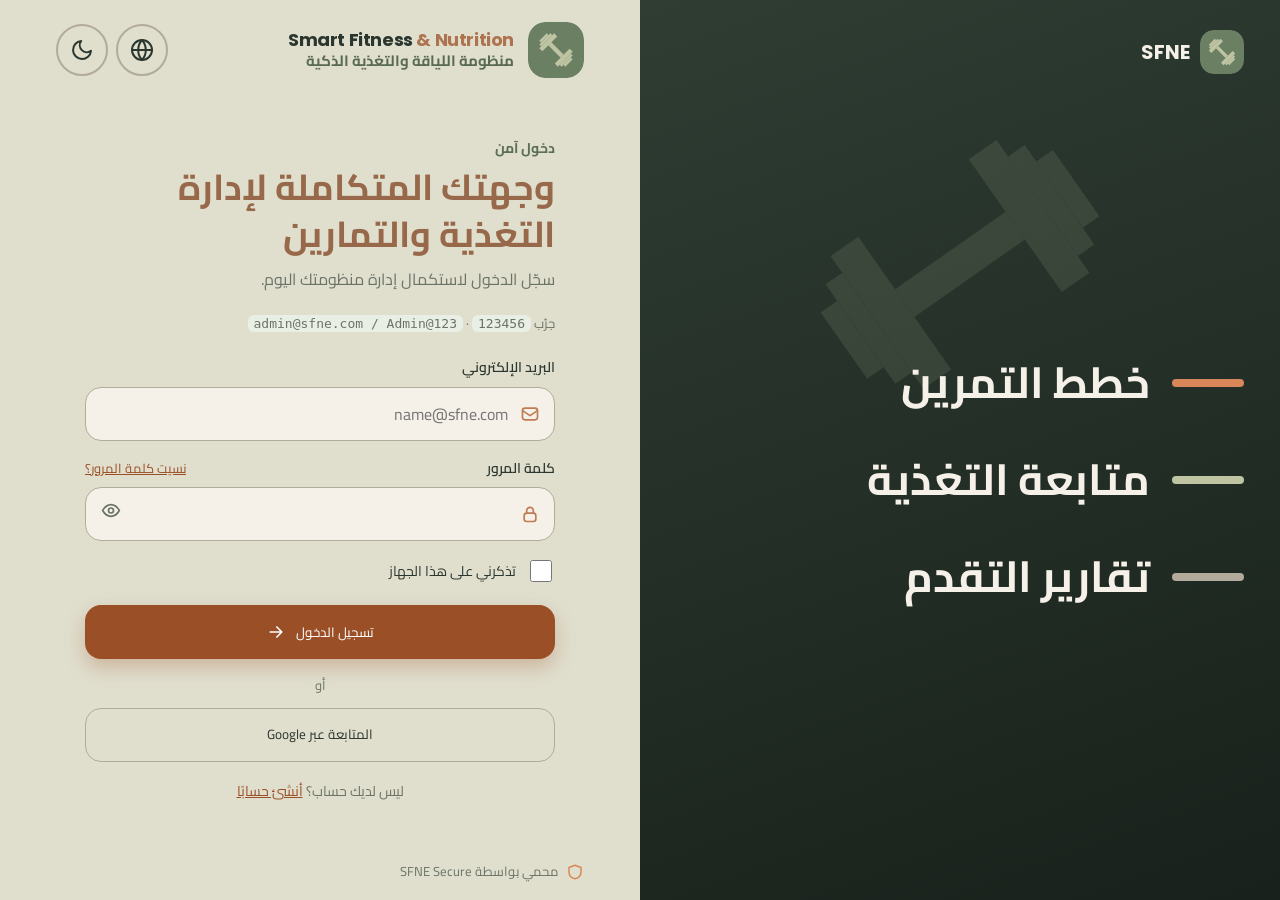
==== SFNEAdminDashboardindex.html @ 58f4eb97 "Rename SFNE Admin Dashboard  index.html to SFNEAdminDashboardindex.html" ====
<!DOCTYPE html>
<html lang="ar" dir="rtl">
<head>
<meta charset="utf-8">
<meta name="viewport" content="width=device-width, initial-scale=1, viewport-fit=cover">
<title>SFNE Admin · Auth</title>
<link href="https://fonts.googleapis.com/css2?family=Cairo:wght@400;600;700&family=Inter:wght@400;500&family=Poppins:wght@600;700&display=swap" rel="stylesheet">
<style>
:root{--bg:#E0DFCE;--fld:#F5F0E8;--card:#fff;--tx:#2B362E;--mut:#6b7367;--line:#e3dccf;--pri:#6B8063;--spr:#BFC4A3;--acc:#D9875A;--cta:#9A4F27;--ctx:#fff;--err:#B8473A;--errbg:#fbebe8;--okbg:#e9efe5;box-sizing:border-box;padding-top:env(safe-area-inset-top,0px);padding-bottom:env(safe-area-inset-bottom,0px)}
@media (prefers-color-scheme:dark){:root:not([data-theme="light"]){--bg:#1d2620;--fld:#2B362E;--card:#2B362E;--tx:#F5F0E8;--mut:#BFC4A3;--line:#3f4c42;--pri:#BFC4A3;--cta:#D9875A;--ctx:#2B362E;--err:#ff8f80;--errbg:#4a2a26;--okbg:#34443a;color-scheme:dark}}
:root[data-theme="dark"]{--bg:#1d2620;--fld:#2B362E;--card:#2B362E;--tx:#F5F0E8;--mut:#BFC4A3;--line:#3f4c42;--pri:#BFC4A3;--cta:#D9875A;--ctx:#2B362E;--err:#ff8f80;--errbg:#4a2a26;--okbg:#34443a;color-scheme:dark}
html{scroll-padding-top:env(safe-area-inset-top,0px)}
*{box-sizing:border-box}
body{margin:0;background:var(--bg);color:var(--tx);font:400 16px/1.6 Inter,Cairo,system-ui,sans-serif;min-height:100vh}
[dir=rtl] body,[dir=rtl] input,[dir=rtl] button{font-family:Cairo,Inter,system-ui,sans-serif}
h1,h2,h3,.brand b{font-family:Poppins,Cairo,sans-serif;margin:0}
.nav{display:flex;justify-content:space-between;align-items:center;gap:8px}
.brand{display:flex;align-items:center;gap:14px;line-height:1.25}.brand b{font-size:18px;font-weight:700;letter-spacing:-.4px;display:block}.brand b i{font-style:normal;color:color-mix(in srgb,var(--acc) 75%,var(--tx))}.brand small{color:color-mix(in srgb,var(--pri) 70%,var(--tx));font-size:15px;font-weight:700;display:block}
.logo{width:56px;height:56px;border-radius:16px;background:var(--pri);display:grid;place-items:center;box-shadow:0 4px 12px rgba(107,128,99,.35);flex:none}
.nav .btns{display:flex;gap:8px;align-items:center}
.pill{border:1.5px solid var(--tx);background:transparent;color:var(--tx);border-radius:999px;padding:7px 16px;cursor:pointer;font:inherit;font-size:14px;font-weight:600;text-decoration:none;display:inline-block}.pill.cta{background:var(--cta);border-color:var(--cta);color:var(--ctx)}.ic svg{width:24px;height:24px}.ic{width:52px;height:52px;border-radius:50%;border:2px solid #B2AB9C;background:transparent;color:var(--tx);display:grid;place-items:center;cursor:pointer;padding:0}
.demo{margin:10px auto 0;width:min(1100px,calc(100% - 24px));font-size:13px;color:var(--mut);text-align:center}
.demo code{background:var(--okbg);padding:1px 6px;border-radius:6px;direction:ltr;unicode-bidi:embed}
.grid{width:min(1100px,calc(100% - 24px));margin:20px auto;display:grid;grid-template-columns:1fr 1fr;gap:28px;align-items:center;min-height:calc(100vh - 150px)}
.hero h1{font-size:clamp(30px,4.4vw,52px);line-height:1.25}.hero h1 span{color:var(--pri)}
.plan{position:relative;margin:26px 0 48px;background:var(--card);border:1px solid var(--line);border-radius:28px;padding:22px;max-width:480px}
.plan .row{display:flex;gap:18px;align-items:center}.badge{display:inline-flex;align-items:center;gap:8px;background:var(--card);border:1px solid var(--line);border-radius:999px;padding:6px 14px;font-size:13px;color:var(--mut);margin-bottom:14px}.ph{display:flex;justify-content:space-between;align-items:center;padding-bottom:12px;margin-bottom:14px;border-bottom:1px solid var(--line)}.live{display:inline-flex;align-items:center;gap:6px;background:var(--bg);border-radius:99px;padding:3px 10px;font:600 11px Poppins,sans-serif;letter-spacing:.5px}.live u{width:8px;height:8px;border-radius:50%;background:var(--acc)}.strip{display:flex;gap:12px;align-items:center;margin-top:16px;padding:14px;border-radius:18px;background:color-mix(in srgb,var(--pri) 12%,var(--bg))}.strip small,.coach small{color:var(--mut);display:block}.sic{width:40px;height:40px;border-radius:12px;background:color-mix(in srgb,var(--pri) 22%,var(--card));display:grid;place-items:center;color:var(--pri)}.coach{position:absolute;bottom:-30px;inset-inline-start:26%;background:var(--card);border:1.5px solid var(--acc);border-radius:18px;padding:10px 16px;font-size:14px;box-shadow:0 6px 20px rgba(0,0,0,.08)}.bars p{display:flex;justify-content:space-between;margin:0 0 4px;font-weight:600}.bars p span:last-child{direction:ltr}
.ring{width:112px;height:112px;flex:none}
.bars{flex:1;display:grid;gap:10px;font-size:13px}.bars i{display:block;height:7px;border-radius:9px;background:var(--line);overflow:hidden}.bars i u{display:block;height:100%;border-radius:9px}
.card{background:var(--card);border:1px solid var(--line);border-radius:28px;padding:30px;width:100%;max-width:470px;margin-inline:auto;box-shadow:0 10px 40px rgba(43,54,46,.08)}
.card h2{font-size:26px}.card .sub{color:var(--mut);margin:4px 0 20px}
label{display:block;font-size:14px;font-weight:600;margin:14px 0 6px}
.in{position:relative}
input{width:100%;height:54px;padding:0 16px;border:1.5px solid #B2AB9C;border-radius:16px;background:var(--fld);color:var(--tx);font:inherit;font-size:16px;text-align:start}
[dir=rtl] input{text-align:right}
input:focus{outline:2px solid var(--acc);outline-offset:1px}
input.bad{border-color:var(--err)}
.eye{position:absolute;inset-inline-end:10px;top:50%;transform:translateY(-50%);background:none;border:0;color:var(--mut);cursor:pointer;font-size:13px;padding:6px}
.fe{color:var(--err);font-size:13px;display:block;min-height:0}
.btn{width:100%;margin-top:20px;height:54px;border:0;border-radius:16px;background:var(--cta);color:var(--ctx);font:700 17px inherit;font-family:inherit;cursor:pointer;display:flex;align-items:center;justify-content:center;gap:10px;box-shadow:0 8px 20px rgba(154,79,39,.3)}
.btn.sec{background:transparent;color:var(--tx);border:1.5px solid #B2AB9C;margin-top:12px}
.btn:disabled{opacity:.6;cursor:wait}
.alert{padding:11px 14px;border-radius:14px;font-size:14px;margin-bottom:6px}
.alert.err{background:var(--errbg);color:var(--err)}.alert.ok{background:var(--okbg);color:var(--tx)}
.alert a,.lnk{color:var(--cta);cursor:pointer;font-weight:600;text-decoration:underline;background:none;border:0;font:inherit;padding:0}
.row2{display:grid;grid-template-columns:1fr 1fr;gap:12px}
.sep{display:flex;align-items:center;gap:10px;color:var(--mut);font-size:13px;margin:16px 0 0}.sep:before,.sep:after{content:"";flex:1;height:1px;background:var(--line)}
.foot{text-align:center;color:var(--mut);font-size:14px;margin-top:18px}
.rules{display:flex;flex-wrap:wrap;gap:6px;margin-top:8px;font-size:12px}.rules span{padding:2px 9px;border-radius:99px;background:var(--line);color:var(--mut)}.rules .y{background:var(--okbg);color:var(--tx)}
.spin{width:34px;height:34px;border:4px solid var(--line);border-top-color:var(--pri);border-radius:50%;animation:s 1s linear infinite;margin:20px auto}@keyframes s{to{transform:rotate(360deg)}}
.dash{width:min(1100px,calc(100% - 24px));margin:20px auto;display:grid;gap:16px;grid-template-columns:repeat(auto-fit,minmax(280px,1fr))}
.dash .card{max-width:none;margin:0;padding:24px}
.big{font:700 30px Poppins,sans-serif;color:color-mix(in srgb,var(--acc) 75%,var(--tx));direction:ltr;unicode-bidi:embed}
@media(max-width:860px){.grid{grid-template-columns:1fr;min-height:0}.hero{display:none}.brand b{font-size:16px}.brand small{font-size:13px}.logo{width:48px;height:48px}.ic{width:44px;height:44px}.nav{padding:12px 14px}.card{padding:22px}}
.split{display:grid;grid-template-columns:1fr 1fr;min-height:100vh;direction:ltr}
html[dir=rtl] .split>*{direction:rtl}html[dir=ltr] .split>*{direction:ltr}
.fp{display:flex;flex-direction:column;gap:20px;padding:22px clamp(20px,5vw,56px) 18px}
.fb{flex:1;display:flex;flex-direction:column;justify-content:center;width:100%;max-width:470px;margin:0 auto;padding:12px 0}
.fb h2{font-size:clamp(26px,3.4vw,36px);line-height:1.3;margin:6px 0 8px;color:color-mix(in srgb,var(--acc) 62%,var(--tx))}.fb .sub{color:var(--mut);margin:0 0 20px}.fb .demo{text-align:start;margin:0 0 6px;width:auto}
.tag{color:color-mix(in srgb,var(--pri) 75%,var(--tx));font-weight:700;font-size:14px}
.ff{display:flex;align-items:center;gap:8px;color:var(--mut);font-size:13px}.ff svg{width:18px;height:18px}
.lr{display:flex;justify-content:space-between;align-items:baseline;margin:16px 0 8px}.lr label{margin:0}.lr a{font-size:13px}
.has input{padding-inline-start:46px}.in.pw input{padding-inline-end:46px}.ii{position:absolute;inset-inline-start:15px;top:50%;transform:translateY(-50%);color:color-mix(in srgb,var(--acc) 85%,var(--tx));display:flex;pointer-events:none}.ii svg,.eye svg{width:20px;height:20px}
.rem{display:flex;align-items:center;gap:10px;margin:16px 0 0;font-size:14px;font-weight:400;cursor:pointer}.rem input{width:22px;height:22px;padding:0;accent-color:var(--acc)}
.btn svg{width:20px;height:20px}.btn.sec{box-shadow:none}
.logo{background:none;box-shadow:none;overflow:hidden;border-radius:31%}.logo svg{display:block;width:100%;height:100%}
.vp{position:relative;overflow:hidden;background:linear-gradient(160deg,#2f3d33,#18211b);color:#F5F0E8;padding:36px;display:flex;flex-direction:column;justify-content:flex-end}
.route{position:absolute;inset:0;width:100%;height:100%}
.chip{position:absolute;background:#F5F0E8;color:#2B362E;border-radius:10px;padding:5px 12px;font-size:13px;font-weight:600;box-shadow:0 6px 18px rgba(0,0,0,.3)}
.vt{position:relative;z-index:1}.vt small{opacity:.85;font-size:15px}.vt h2{font-size:clamp(30px,3.6vw,50px);line-height:1.2;margin:10px 0 14px}.vt p{opacity:.85;margin:0;max-width:440px}
.vl{position:absolute;top:30px;inset-inline-start:36px;display:flex;align-items:center;gap:10px;font:700 20px Poppins,sans-serif}.vl .logo{width:44px;height:44px}
.chips{display:flex;flex-wrap:wrap;gap:10px;margin-top:24px}.chips .chip{position:static;display:inline-flex;align-items:center;gap:8px;background:#BFC4A3;color:#2B362E;padding:8px 16px;border-radius:999px;box-shadow:none}.chips .chip:before{content:"";width:8px;height:8px;border-radius:50%;background:#D9875A}.chips .chip:nth-child(2){background:#D9875A}.chips .chip:nth-child(3){background:#B2AB9C}.chips .chip:nth-child(n+2):before{background:#2B362E}.dash .card:nth-child(1){border-top:4px solid var(--acc)}.dash .card:nth-child(2){border-top:4px solid var(--spr)}.ff svg{color:var(--acc)}
.vp{justify-content:center;padding-top:96px}.vt h2{font-size:clamp(22px,2.4vw,32px)}
.stack{display:grid;gap:16px;margin-bottom:34px}
.sc{position:relative;display:flex;align-items:center;gap:16px;padding:22px 24px 28px;border-radius:28px;box-shadow:0 16px 34px rgba(0,0,0,.3);transition:transform .25s;overflow:hidden}
.sc i{width:52px;height:52px;border-radius:17px;background:#2B362E;display:grid;place-items:center;flex:none}.sc i svg{width:26px;height:26px}
.sc b{flex:1;font:700 clamp(20px,2.2vw,27px)/1.25 Poppins,Cairo,sans-serif}
.sc u{text-decoration:none;font:700 38px Poppins,sans-serif;opacity:.22}
.sc span{position:absolute;inset-inline-start:24px;bottom:11px;height:5px;width:var(--w);max-width:calc(100% - 48px);border-radius:9px;background:currentColor;opacity:.35}
.sc:nth-child(1){transform:rotate(-2deg);margin-inline-end:8%}.sc:nth-child(2){transform:rotate(1.5deg);margin-inline-start:8%}.sc:nth-child(3){transform:rotate(-1deg);margin-inline-end:4%}.sc:hover{transform:rotate(0) translateY(-4px)}
.ca{background:#D9875A;color:#2B362E}.ca i svg{color:#D9875A}
.cb{background:#6B8063;color:#F5F0E8}.cb i{background:#F5F0E8}.cb i svg{color:#6B8063}
.cc{background:#BFC4A3;color:#2B362E}.cc i svg{color:#BFC4A3}
.vp{justify-content:flex-start}.vt{flex:1;display:flex;flex-direction:column}
.acc{flex:1;min-height:340px;display:flex;flex-direction:column;gap:12px;margin-bottom:28px}
.ab{flex:1;display:flex;align-items:center;gap:16px;padding:0 24px;border-radius:26px;cursor:pointer;overflow:hidden;transition:flex .55s cubic-bezier(.3,.8,.3,1),box-shadow .3s}
.ab i{width:52px;height:52px;border-radius:17px;background:#2B362E;display:grid;place-items:center;flex:none}.ab i svg{width:26px;height:26px}
.ab>div{flex:1;min-width:0}.ab b{display:block;font:700 clamp(20px,2.2vw,28px)/1.3 Poppins,Cairo,sans-serif}
.ab .ad{margin:4px 0 0;max-height:0;opacity:0;overflow:hidden;transition:max-height .5s,opacity .4s;font-size:14px;line-height:1.5}
.ab u{text-decoration:none;font:700 44px Poppins,sans-serif;opacity:.2}
.acc[data-i="0"] .ab:nth-child(1),.acc[data-i="1"] .ab:nth-child(2),.acc[data-i="2"] .ab:nth-child(3){flex:2.6;box-shadow:0 16px 34px rgba(0,0,0,.35)}
.acc[data-i="0"] .ab:nth-child(1) .ad,.acc[data-i="1"] .ab:nth-child(2) .ad,.acc[data-i="2"] .ab:nth-child(3) .ad{max-height:70px;opacity:.9}
.lines{flex:1;display:flex;flex-direction:column;justify-content:center;gap:clamp(26px,5vh,48px);position:relative;z-index:1}
.ln{display:flex;align-items:center;gap:22px}
.ln s{display:block;flex:none;width:72px;height:8px;border-radius:9px;animation:gl .9s cubic-bezier(.3,.8,.3,1) both;transition:width .35s}
.ln:nth-child(2) s{animation-delay:.15s}.ln:nth-child(3) s{animation-delay:.3s}.ln:hover s{width:120px}
.ln b{font:700 clamp(28px,3.4vw,46px)/1.2 Poppins,Cairo,sans-serif;color:#F5F0E8}
@keyframes gl{from{width:0}}
@media(max-width:900px){.split{grid-template-columns:1fr}.vp{display:none}}
</style>
</head>
<body>
<main id="app"></main>
<script>
const CONFIG={API_BASE:'',GOOGLE:true,RIGHT:'lines'}; // RIGHT: 'lines' (current) or 'accordion' (previous design, kept as backup)
const RIGHT=CONFIG.RIGHT; // set API_BASE to your backend, e.g. https://sfeg-system.runasp.net
const API=(new URLSearchParams(location.search).get('api')||CONFIG.API_BASE).replace(/\/$/,'');
const MOCK=!API;
const S={
brand:['Smart Fitness & Nutrition','منظومة اللياقة والتغذية الذكية'],adm:['Admin Dashboard','لوحة تحكم الإدارة'],
h1:['Train smart. Eat balanced. <span>Track your progress precisely.</span>','تمرّن بذكاء. تغذّ بتوازن. <span>تتبّع تقدمك بدقة.</span>'],badge:['An integrated system for fitness and sports nutrition','منظومة متكاملة للياقة والتغذية الرياضية'],strength:['Strength training + 2,100 kcal','تمارين القوة + 2,100 سعرة'],sess2:['6 / 8 exercises · 45 min','6 / 8 تمارين · 45 دقيقة'],coach:['Certified coach supervision','إشراف كابتن معتمد'],weekly:['Weekly results review','مراجعة أسبوعية للنتائج'],
plan:['Today’s plan is ready','خطة اليوم جاهزة'],prot:['Protein','بروتين'],carb:['Carbs','كربوهيدرات'],fat:['Fat','دهون'],
login_t:['Manage Your Fitness & Nutrition Platform Seamlessly','وجهتك المتكاملة لإدارة التغذية والتمارين'],login_s:['Sign in to continue managing your platform today.','سجّل الدخول لاستكمال إدارة منظومتك اليوم.'],d1:['Personalized programs and sessions for every member.','برامج وجلسات مخصصة لكل متدرب.'],d2:['Meals, macros and calories tracked day by day.','الوجبات والماكروز والسعرات يومًا بيوم.'],d3:['Clear weekly insights on every member’s results.','تقارير أسبوعية واضحة لنتائج كل متدرب.'],tag_in:['Secure sign-in','دخول آمن'],tag_reg:['New account','حساب جديد'],tag_ver:['Verification','التحقق'],tag_rec:['Account recovery','استعادة الحساب'],rem:['Remember me on this device','تذكرني على هذا الجهاز'],prot_by:['Protected by SFNE Secure','محمي بواسطة SFNE Secure'],c1:['Workout plans','خطط التمرين'],c2:['Nutrition tracking','متابعة التغذية'],c3:['Progress reports','تقارير التقدم'],v_k:['Fitness & Nutrition, connected','اللياقة والتغذية في مكان واحد'],v_h:['Every rep, every meal, every result — in one place.','كل تمرين، كل وجبة، وكل نتيجة … في مكان واحد.'],v_p:['Track workouts and nutrition plans, support your coaches, and watch your members’ progress grow.','تابع التمارين وخطط التغذية، وادعم مدربيك، وشاهد تقدّم متدربيك يومًا بعد يوم.'],
email:['Email','البريد الإلكتروني'],pw:['Password','كلمة المرور'],show:['Show','إظهار'],hide:['Hide','إخفاء'],signin:['Sign in','تسجيل الدخول'],or:['or','أو'],google:['Continue with Google','المتابعة عبر Google'],forgot_q:['Forgot password?','نسيت كلمة المرور؟'],noacc:['No account?','ليس لديك حساب؟'],create_l:['Create one','أنشئ حسابًا'],haveacc:['Already registered?','لديك حساب بالفعل؟'],
reg_t:['Create account','إنشاء حساب'],reg_s:['Register a dashboard account','سجّل حسابًا جديدًا'],fn:['First name','الاسم الأول'],ln:['Last name','اسم العائلة'],un:['Username','اسم المستخدم'],create:['Create account','إنشاء الحساب'],
conf_t:['Confirm your email','أكّد بريدك الإلكتروني'],conf_s:['Enter the code we emailed you','أدخل الكود المرسل إلى بريدك'],uid:['User ID (from the email link)','معرّف المستخدم (من رابط البريد)'],code:['Verification code','كود التحقق'],confirm:['Confirm email','تأكيد البريد'],resend:['Resend code','إعادة إرسال الكود'],resent:['A new code was sent to your email.','تم إرسال كود جديد إلى بريدك.'],
fg_t:['Forgot password','نسيت كلمة المرور'],fg_s:['We’ll email you a reset code','سنرسل لك كود إعادة التعيين'],send:['Send reset code','إرسال الكود'],back:['Back to sign in','العودة لتسجيل الدخول'],
rs_t:['Reset password','إعادة تعيين كلمة المرور'],rs_s:['Enter the code and your new password','أدخل الكود وكلمة المرور الجديدة'],npw:['New password','كلمة المرور الجديدة'],cpw:['Confirm password','تأكيد كلمة المرور'],reset:['Reset password','تعيين كلمة المرور'],
cb:['Completing Google sign-in…','جارٍ إكمال الدخول عبر Google…'],
wel:['Welcome','مرحبًا'],sess:['Session','الجلسة'],tkexp:['Access token expires in','ينتهي رمز الدخول بعد'],rtexp:['Refresh token expires','ينتهي رمز التجديد'],refnow:['Refresh token now','تجديد الرمز الآن'],test:['Test protected call','اختبار طلب محمي'],tok:['Protected call succeeded','نجح الطلب المحمي'],logout:['Sign out','تسجيل الخروج'],mods:['Dashboard modules plug in here.','وحدات لوحة التحكم تُضاف هنا.'],
demo:['Try','جرّب'],
m_reg:['Registered. Check your email for the confirmation code.','تم التسجيل. تحقق من بريدك لكود التأكيد.'],m_conf:['Email confirmed. You can sign in now.','تم تأكيد البريد. يمكنك تسجيل الدخول.'],m_fg:['Reset code sent to your email.','تم إرسال كود إعادة التعيين إلى بريدك.'],m_rs:['Password reset. Sign in with the new password.','تم تغيير كلمة المرور. سجّل الدخول بها.'],m_out:['You signed out.','تم تسجيل الخروج.'],m_exp:['Your session expired. Please sign in again.','انتهت الجلسة. سجّل الدخول من جديد.'],m_need:['Please sign in to continue.','سجّل الدخول للمتابعة.'],
req:['This field is required','هذا الحقل مطلوب'],e_email:['Enter a valid email','أدخل بريدًا صحيحًا'],e_len:['Must be 3–100 characters','يجب أن يكون من 3 إلى 100 حرف'],e_match:['Passwords do not match','كلمتا المرور غير متطابقتين'],
r8:['8+ characters','8 أحرف+'],rU:['Uppercase','حرف كبير'],rL:['Lowercase','حرف صغير'],rD:['Digit','رقم'],rS:['Special','رمز خاص'],e_pw:['Password does not meet the requirements','كلمة المرور لا تحقق الشروط'],
'User.InvalidCredentials':['Incorrect email or password.','البريد أو كلمة المرور غير صحيحة.'],'User.LockedUser':['Account locked after too many failed attempts. Try again later.','تم قفل الحساب بسبب محاولات فاشلة كثيرة. حاول لاحقًا.'],'User.Disable':['This account has been disabled by an administrator.','تم تعطيل هذا الحساب من قبل المسؤول.'],'User.EmailNotConfirmed':['Your email is not confirmed yet.','لم يتم تأكيد بريدك بعد.'],'User.EmailRegisteredButNotConfirmed':['Registered but not confirmed. Check your inbox or resend the code.','تم التسجيل دون تأكيد. تحقق من بريدك أو أعد إرسال الكود.'],
'User.DuplicateUser':['A user with this email already exists.','يوجد مستخدم بهذا البريد بالفعل.'],'User.EmailDuplication':['This email is already registered.','هذا البريد مسجل بالفعل.'],'User.UserNameAlreadyExists':['This username is taken.','اسم المستخدم مستخدم بالفعل.'],'User.UserNotFound':['No account found.','لا يوجد حساب مطابق.'],'User.InvalidCode':['The code is invalid or expired. Request a new one.','الكود غير صحيح أو منتهي. اطلب كودًا جديدًا.'],'User.EmailAlreadyConfirm':['This email is already confirmed.','هذا البريد مؤكد بالفعل.'],'User.InvalidJwtToken':['Invalid session token.','رمز الجلسة غير صالح.'],'User.InvalidRefreshToken':['Session expired or revoked.','انتهت الجلسة أو تم إلغاؤها.'],'ExternalLoginFailed':['Google sign-in failed. Try again.','فشل الدخول عبر Google. حاول مرة أخرى.'],'MissingEmail':['Your Google account did not share an email.','حساب Google لم يشارك البريد الإلكتروني.'],
net:['Cannot reach the server. Check your connection or CORS settings.','تعذر الاتصال بالخادم. تحقق من الاتصال أو إعدادات CORS.'],gen:['Something went wrong. Please try again.','حدث خطأ. حاول مرة أخرى.']
};
const ls={get(k){try{return localStorage.getItem(k)}catch(e){return null}},set(k,v){try{localStorage.setItem(k,v)}catch(e){}},del(k){try{localStorage.removeItem(k)}catch(e){}}};
const sst={get(k){try{return sessionStorage.getItem(k)}catch(e){return null}},set(k,v){try{sessionStorage.setItem(k,v)}catch(e){}},del(k){try{sessionStorage.removeItem(k)}catch(e){}}};let lang=ls.get('sfne_lang')||'ar',theme=ls.get('sfne_theme')||'',pending={},flash=null,sess=null,refreshing=null;
const t=k=>(S[k]||[k,k])[lang==='ar'?1:0];
const $=s=>document.querySelector(s);
const esc=s=>String(s??'').replace(/[&<>"]/g,c=>({'&':'&amp;','<':'&lt;','>':'&gt;','"':'&quot;'}[c]));
const PW=/^(?=.*[a-z])(?=.*[A-Z])(?=.*\d)(?=.*[^A-Za-z0-9]).{8,}$/,EM=/^[^\s@]+@[^\s@]+\.[^\s@]+$/;

/* ---------- Mock backend (demo only) ---------- */
const MK={users:[
{id:'11111111-aaaa-4aaa-8aaa-111111111111',email:'admin@sfne.com',pw:'Admin@123',first:'Admin',last:'Sfne',user:'admin',ok:true},
{id:'22222222-aaaa-4aaa-8aaa-222222222222',email:'locked@sfne.com',pw:'Admin@123',first:'Locked',last:'User',user:'locked',ok:true},
{id:'33333333-aaaa-4aaa-8aaa-333333333333',email:'disabled@sfne.com',pw:'Admin@123',first:'Disabled',last:'User',user:'disabled',ok:true},
{id:'44444444-aaaa-4aaa-8aaa-444444444444',email:'pending@sfne.com',pw:'Admin@123',first:'Pending',last:'User',user:'pending',ok:false}]};
function mIssue(u){const rt='rt'+Math.random().toString(36).slice(2),tk='mock.'+u.id+'.'+Date.now()+'.'+Math.random().toString(36).slice(2);
 ls.set('sfne_mock_cookie',JSON.stringify({rt,tk,uid:u.id}));
 return{id:u.id,email:u.email,firstName:u.first,lastName:u.last,userName:u.user,token:tk,expiresIn:90,refreshToken:rt,refreshTokenExpiration:new Date(Date.now()+7*864e5).toISOString()}}
async function mock(path,b,m){await new Promise(r=>setTimeout(r,450));const e=(status,code)=>({status,data:{code,title:code}}),ok=(x={})=>({status:200,data:{isSuccess:true,...x}});
 const p=path.replace('/api/author/',''),f=k=>MK.users.find(u=>u.email===(b.email||'').toLowerCase()),ck=JSON.parse(ls.get('sfne_mock_cookie')||'null');
 if(p==='login'){const u=f();if(!u)return e(401,'User.InvalidCredentials');if(u.email.startsWith('locked'))return e(401,'User.LockedUser');if(u.email.startsWith('disabled'))return e(409,'User.Disable');if(u.pw!==b.password)return e(401,'User.InvalidCredentials');if(!u.ok)return e(401,'User.EmailNotConfirmed');return{status:200,data:mIssue(u)}}
 if(p==='register'){if(f())return e(409,'User.EmailDuplication');if(MK.users.some(u=>u.user===b.userName))return e(409,'User.UserNameAlreadyExists');const u={id:crypto.randomUUID?crypto.randomUUID():'55555555-aaaa-4aaa-8aaa-555555555555',email:b.email.toLowerCase(),pw:b.password,first:b.firstName,last:b.lastName,user:b.userName,ok:false};MK.users.push(u);return ok({message:'Registration successful',userId:u.id})}
 if(p==='confirm-email'){const u=MK.users.find(u=>u.id===b.userId);if(!u)return e(404,'User.UserNotFound');if(u.ok)return e(400,'User.EmailAlreadyConfirm');if(b.code!=='123456')return e(400,'User.InvalidCode');u.ok=true;return ok()}
 if(p==='resend-confirm-email'){const u=f();if(!u)return e(404,'User.UserNotFound');if(u.ok)return e(400,'User.EmailAlreadyConfirm');return ok()}
 if(p==='resend-change-password'){return f()?ok():e(404,'User.UserNotFound')}
 if(p==='reset-password'){const u=f();if(!u)return e(404,'User.UserNotFound');if(b.code!=='123456')return e(400,'User.InvalidCode');u.pw=b.newPassword;return ok()}
 if(p==='refresh-token'){if(!ck||(b.refreshToken&&b.refreshToken!==ck.rt))return e(401,'User.InvalidRefreshToken');return{status:200,data:mIssue(MK.users.find(u=>u.id===ck.uid)||MK.users[0])}}
 if(p==='google-demo'){return{status:200,data:mIssue({id:'66666666-aaaa-4aaa-8aaa-666666666666',email:'google.user@gmail.com',first:'Google',last:'Admin',user:'google_admin'})}}
 if(p==='revoke-refresh-token'||p==='logout'){ls.del('sfne_mock_cookie');return ok()}
 if(p==='demo/protected'){const tk=m&&m.tk;return tk&&ck&&tk===ck.tk&&sess&&sess.exp>Date.now()?ok():e(401,'User.InvalidJwtToken')}
 return e(404,'User.UserNotFound')}

/* ---------- API layer with auto refresh ---------- */
async function raw(path,body,auth){
 if(MOCK)return mock(path,body||{},{tk:auth&&sess&&sess.token});
 try{const r=await fetch(API+path,{method:path==='/api/author/google-callback'?'GET':'POST',credentials:'include',headers:{'Content-Type':'application/json',...(auth&&sess&&sess.token?{Authorization:'Bearer '+sess.token}:{})},body:body?JSON.stringify(body):undefined});
  let d=null;try{d=await r.json()}catch(e){}return{status:r.status,data:d}}catch(e){return{status:0,data:null}}}
async function call(path,body,auth,retry=true){
 let r=await raw(path,body,auth);
 if(r.status===401&&auth&&retry&&path!=='/api/author/refresh-token'){if(await refresh())return call(path,body,auth,false);expire();throw{status:401,data:{code:'User.InvalidRefreshToken'}}}
 if(r.status<200||r.status>=300)throw r;return r.data}
function refresh(){ // shared promise: concurrent 401s wait for one refresh
 if(refreshing)return refreshing;
 refreshing=(async()=>{try{const d=await call('/api/author/refresh-token',{token:sess&&sess.token||'',refreshToken:sess&&sess.rt||''},false,false);setSess(d);return true}catch(e){return false}finally{refreshing=null}})();return refreshing}
function setSess(d){sess={user:{id:d.id,email:d.email,name:d.firstName+' '+d.lastName,userName:d.userName},token:d.token,rt:d.refreshToken,exp:Date.now()+d.expiresIn*1000,rExp:new Date(d.refreshTokenExpiration).getTime()};
 (ls.get('sfne_rem')==='1'?ls:sst).set('sfne_sess',JSON.stringify({user:sess.user,rExp:sess.rExp}))}
function clearSess(){sess=null;ls.del('sfne_sess');sst.del('sfne_sess');ls.del('sfne_mock_cookie')}
function expire(){clearSess();flash={t:'err',m:t('m_exp')};go('login')}
function errMsg(e){if(!e||e.status===0)return t('net');const j=JSON.stringify(e.data||'');
 const k=Object.keys(S).find(k=>/^(User\.|ExternalLoginFailed|MissingEmail)/.test(k)&&j.includes(k));if(k)return t(k);
 const v=e.data&&e.data.errors;if(v){const x=(Array.isArray(v)?v:Object.values(v).flat())[0];if(x)return esc(typeof x==='string'?x:x.description||x.message||t('gen'))}return t('gen')}
const NC=e=>/EmailNotConfirmed|EmailRegisteredButNotConfirmed/.test(JSON.stringify(e&&e.data||''));

/* ---------- Views ---------- */
const hero=()=>`<section class="hero"><span class="badge"><svg width="14" height="14" viewBox="0 0 24 24" fill="none" stroke="currentColor" stroke-width="2"><path d="M5 19C5 10 11 5 20 4c0 9-5 15-15 15z"/></svg>${t('badge')}</span><h1>${t('h1')}</h1><div class="plan"><div class="ph"><b>${t('plan')}</b><span class="live">LIVE<u></u></span></div><div class="row"><svg class="ring" viewBox="0 0 36 36"><circle cx="18" cy="18" r="15.5" fill="none" stroke="var(--line)" stroke-width="3.5"/><circle cx="18" cy="18" r="15.5" fill="none" stroke="var(--pri)" stroke-width="3.5" stroke-linecap="round" stroke-dasharray="66 100" transform="rotate(-90 18 18)"/><text x="18" y="19.5" text-anchor="middle" font-size="7" font-weight="700" fill="var(--tx)">1,420</text><text x="18" y="25" text-anchor="middle" font-size="3" fill="var(--mut)">kcal 2,100</text></svg>
<div class="bars"><div><p><span>${t('prot')}</span><span>125 / 160 g</span></p><i><u style="width:78%;background:var(--pri)"></u></i></div><div><p><span>${t('carb')}</span><span>140 / 220 g</span></p><i><u style="width:64%;background:var(--acc)"></u></i></div><div><p><span>${t('fat')}</span><span>29 / 55 g</span></p><i><u style="width:52%;background:var(--spr)"></u></i></div></div></div><div class="strip"><div class="sic"><svg width="20" height="20" viewBox="0 0 24 24" fill="none" stroke="currentColor" stroke-width="2" stroke-linecap="round"><path d="M7 17l10-10M5 15l4 4M15 5l4 4"/></svg></div><div><b>${t('strength')}</b><small>${t('sess2')}</small></div></div><div class="coach"><b>${t('coach')}</b><small>${t('weekly')}</small></div></div></section>`;
const SVG=p=>`<svg viewBox="0 0 24 24" fill="none" stroke="currentColor" stroke-width="2" stroke-linecap="round" stroke-linejoin="round">${p}</svg>`;
const IC={m:SVG('<rect x="3" y="5" width="18" height="14" rx="3"/><path d="m3 8 9 6 9-6"/>'),l:SVG('<rect x="5" y="11" width="14" height="10" rx="3"/><path d="M8 11V8a4 4 0 0 1 8 0v3"/>'),e:SVG('<path d="M2 12s4-7 10-7 10 7 10 7-4 7-10 7S2 12 2 12z"/><circle cx="12" cy="12" r="3"/>'),eo:SVG('<path d="M3 3l18 18M10.6 6.1A9.6 9.6 0 0 1 12 6c6 0 10 6 10 6a17 17 0 0 1-3.2 3.8M6.5 7.6C3.7 9.4 2 12 2 12s4 7 10 7c1.5 0 2.9-.4 4.1-1"/>'),ar:SVG('<path d="M5 12h14M13 6l6 6-6 6"/>'),sh:SVG('<path d="M12 3l8 3v6c0 5-3.5 8-8 9-4.5-1-8-4-8-9V6z"/>'),g:SVG('<circle cx="12" cy="12" r="10"/><path d="M2 12h20M12 2a15 15 0 0 1 0 20M12 2a15 15 0 0 0 0 20"/>'),mo:SVG('<path d="M21 12.8A9 9 0 1 1 11.2 3a7 7 0 0 0 9.8 9.8z"/>'),su:SVG('<circle cx="12" cy="12" r="4"/><path d="M12 2v2M12 20v2M4.9 4.9l1.4 1.4M17.7 17.7l1.4 1.4M2 12h2M20 12h2M4.9 19.1l1.4-1.4M17.7 6.3l1.4-1.4"/>')};
IC.dm=SVG('<path d="M7 17 17 7M4.5 14.5l5 5M14.5 4.5l5 5M3 16l2 2M16 3l2 2M19 6l2 2M6 19l2 2"/>');IC.lf=SVG('<path d="M5 19C5 10 11 5 20 4c0 9-5 15-15 15z"/><path d="M9 15l5-5"/>');IC.ch=SVG('<path d="M4 20h16M7 20v-6M12 20V6M17 20v-9"/>');
const LOGO='<svg viewBox="0 0 64 64"><rect width="64" height="64" rx="20" fill="#6B8063"/><g transform="rotate(45 32 32)" fill="#BFC4A3"><rect x="22" y="29.5" width="20" height="5"/><rect x="17" y="20" width="5" height="24"/><rect x="14" y="23" width="3" height="18"/><rect x="11" y="26" width="3" height="12"/><rect x="42" y="20" width="5" height="24"/><rect x="47" y="23" width="3" height="18"/><rect x="50" y="26" width="3" height="12"/></g></svg>';
const nav=()=>`<div class="nav"><div class="brand"><div class="logo">${LOGO}</div><div><b>Smart Fitness <i>&amp; Nutrition</i></b><small>${lang==='ar'?'منظومة اللياقة والتغذية الذكية':'Smart fitness &amp; nutrition system'}</small></div></div><div class="btns"><button class="ic" data-tlang aria-label="Language">${IC.g}</button><button class="ic" data-ttheme aria-label="Theme">${isDark()?IC.su:IC.mo}</button></div></div>`;
const TAGS={login:'tag_in',register:'tag_reg',confirm:'tag_ver',forgot:'tag_rec',reset:'tag_rec'};
const demoNote=()=>MOCK?`<div class="demo">${t('demo')} <code>admin@sfne.com / Admin@123</code> · <code>123456</code></div>`:'';
const fld=(id,lab,type='text',val='',extra='',aside='')=>{const ic=type==='email'?IC.m:type==='password'?IC.l:'';return `<div class="lr"><label for="${id}">${t(lab)}</label>${aside}</div><div class="in${ic?' has':''}${type==='password'?' pw':''}">${ic?`<span class="ii">${ic}</span>`:''}<input id="${id}" name="${id}" type="${type}" value="${esc(val)}" ${type==='email'?'placeholder="name@sfne.com"':''} ${extra}>${type==='password'?`<button type="button" class="eye" data-eye="${id}" aria-label="show">${IC.e}</button>`:''}</div><small class="fe" id="e_${id}"></small>`};
const rules=id=>`<div class="rules" data-rules="${id}">${[['r8',/.{8,}/],['rU',/[A-Z]/],['rL',/[a-z]/],['rD',/\d/],['rS',/[^A-Za-z0-9]/]].map(r=>`<span data-re="${r[1].source}">${t(r[0])}</span>`).join('')}</div>`;
const shell=inner=>`<div class="split"><section class="fp">${nav()}<div class="fb"><span class="tag">${t(TAGS[cur]||'tag_in')}</span>${inner}</div><div class="ff">${IC.sh}<span>${t('prot_by')}</span></div></section><aside class="vp" aria-hidden="true"><svg class="route" viewBox="0 0 600 800" preserveAspectRatio="xMidYMid slice"><g transform="translate(300 235) rotate(-35) scale(6) translate(-32 -32)" fill="#BFC4A3" opacity=".13"><rect x="22" y="29.5" width="20" height="5"/><rect x="17" y="20" width="5" height="24"/><rect x="14" y="23" width="3" height="18"/><rect x="11" y="26" width="3" height="12"/><rect x="42" y="20" width="5" height="24"/><rect x="47" y="23" width="3" height="18"/><rect x="50" y="26" width="3" height="12"/></g></svg><div class="vl"><div class="logo">${LOGO}</div><span>SFNE</span></div>${RIGHT==='lines'?`<div class="lines"><div class="ln"><s style="background:#D9875A"></s><b>${t('c1')}</b></div><div class="ln"><s style="background:#BFC4A3"></s><b>${t('c2')}</b></div><div class="ln"><s style="background:#B2AB9C"></s><b>${t('c3')}</b></div></div>`:`<div class="vt"><div class="acc" data-i="${ai}"><div class="ab ca" data-ai="0"><i>${IC.dm}</i><div><b>${t('c1')}</b><p class="ad">${t('d1')}</p></div><u>01</u></div><div class="ab cb" data-ai="1"><i>${IC.lf}</i><div><b>${t('c2')}</b><p class="ad">${t('d2')}</p></div><u>02</u></div><div class="ab cc" data-ai="2"><i>${IC.ch}</i><div><b>${t('c3')}</b><p class="ad">${t('d3')}</p></div><u>03</u></div></div><small>${t('v_k')}</small><h2>${t('v_h')}</h2><p>${t('v_p')}</p></div>`}</aside></div>`;
const alertBox=()=>{const f=flash;flash=null;return `<div id="al" role="alert" aria-live="polite">${f?`<div class="alert ${f.t}">${f.m}</div>`:''}</div>`};
const V={
login:()=>shell(`<h2>${t('login_t')}</h2><p class="sub">${t('login_s')}</p>${alertBox()}${demoNote()}<form data-act="login" novalidate>${fld('email','email','email',pending.email||'','autocomplete="username"')}${fld('password','pw','password','','autocomplete="current-password"',`<a class="lnk" href="#forgot">${t('forgot_q')}</a>`)}<label class="rem"><input type="checkbox" name="remember">${t('rem')}</label><button class="btn">${t('signin')}${IC.ar}</button></form>${CONFIG.GOOGLE?`<div class="sep">${t('or')}</div><button class="btn sec" data-google>${t('google')}</button>`:''}<div class="foot">${t('noacc')} <a class="lnk" href="#register">${t('create_l')}</a></div>`),
register:()=>shell(`<h2>${t('reg_t')}</h2><p class="sub">${t('reg_s')}</p>${alertBox()}<form data-act="register" novalidate><div class="row2"><div>${fld('firstName','fn')}</div><div>${fld('lastName','ln')}</div></div>${fld('userName','un','text','','autocomplete="username"')}${fld('email','email','email')}${fld('password','pw','password','','autocomplete="new-password"')}${rules('password')}<button class="btn">${t('create')}</button></form><div class="foot">${t('haveacc')} <a class="lnk" href="#login">${t('signin')}</a></div>`),
confirm:()=>{const q=new URLSearchParams(location.search);return shell(`<h2>${t('conf_t')}</h2><p class="sub">${t('conf_s')}</p>${alertBox()}<form data-act="confirm" novalidate>${fld('userId','uid','text',q.get('userId')||pending.userId||'')}${fld('code','code','text',q.get('code')||'','inputmode="numeric" autocomplete="one-time-code"')}<button class="btn">${t('confirm')}</button></form><form data-act="resend" novalidate style="margin-top:16px">${fld('email','email','email',pending.email||'')}<button class="btn sec">${t('resend')}</button></form><div class="foot"><a class="lnk" href="#login">${t('back')}</a></div>`)},
forgot:()=>shell(`<h2>${t('fg_t')}</h2><p class="sub">${t('fg_s')}</p>${alertBox()}<form data-act="forgot" novalidate>${fld('email','email','email',pending.email||'')}<button class="btn">${t('send')}</button></form><div class="foot"><a class="lnk" href="#login">${t('back')}</a></div>`),
reset:()=>shell(`<h2>${t('rs_t')}</h2><p class="sub">${t('rs_s')}</p>${alertBox()}<form data-act="reset" novalidate>${fld('email','email','email',pending.email||'')}${fld('code','code','text','','inputmode="numeric" autocomplete="one-time-code"')}${fld('newPassword','npw','password','','autocomplete="new-password"')}${rules('newPassword')}${fld('confirmPw','cpw','password')}<button class="btn">${t('reset')}</button></form><div class="foot"><a class="lnk" href="#forgot">${t('resend')}</a> · <a class="lnk" href="#login">${t('back')}</a></div>`),
callback:()=>shell(`<div style="text-align:center"><div class="spin"></div><p>${t('cb')}</p></div>`),
dashboard:()=>`<div style="padding:22px clamp(16px,4vw,48px) 0">${nav()}</div><div class="dash"><div class="card"><h2>${t('wel')}, ${esc(sess.user.name)}</h2><p class="sub">${esc(sess.user.email)} · @${esc(sess.user.userName)}</p><p>${t('mods')}</p><button class="btn" data-out>${t('logout')}</button></div><div class="card"><h3>${t('sess')}</h3><p class="sub" style="margin-bottom:6px">${t('tkexp')}</p><div class="big" id="tk">--</div><p class="sub" style="margin:14px 0 6px">${t('rtexp')}</p><div id="rt" style="direction:ltr;unicode-bidi:embed">--</div><div id="al" role="alert"></div><button class="btn sec" data-ref>${t('refnow')}</button>${MOCK?`<button class="btn sec" data-test>${t('test')}</button>`:''}</div></div>`
};

/* ---------- Router ---------- */
const PUB=['login','register','confirm','forgot','reset','callback'];
function go(n){if(location.hash==='#'+n)render();else location.hash='#'+n}
function render(){let n=location.hash.slice(1);if(!V[n])n=sess?'dashboard':'login';
 if(n==='dashboard'&&!sess){flash=flash||{t:'ok',m:t('m_need')};n='login';history.replaceState(null,'','#login')}
 if(sess&&PUB.includes(n)&&n!=='callback'){n='dashboard';history.replaceState(null,'','#dashboard')}
 cur=n;$('#app').innerHTML=V[n]();document.documentElement.scrollTop=0;if(n==='callback')doCallback();if(n==='dashboard')tick()}
function chrome(){const h=document.documentElement;h.lang=lang;h.dir=lang==='ar'?'rtl':'ltr';
 if(theme)h.dataset.theme=theme;else delete h.dataset.theme;
 
 }
const isDark=()=>theme?theme==='dark':matchMedia('(prefers-color-scheme: dark)').matches;


/* ---------- Forms ---------- */
const show=(m,type='err')=>{const a=$('#al');if(a)a.innerHTML=`<div class="alert ${type}">${m}</div>`};
function validate(f,rule){let bad=false;f.querySelectorAll('.fe').forEach(x=>x.textContent='');f.querySelectorAll('input').forEach(i=>i.classList.remove('bad'));
 for(const [id,fn] of Object.entries(rule)){const i=f.querySelector('#'+id);const m=fn(i.value.trim(),i.value);if(m){bad=true;f.querySelector('#e_'+id).textContent=t(m);i.classList.add('bad')}}return !bad}
const R={req:v=>v?'':'req',email:v=>!v?'req':EM.test(v)?'':'e_email',len:v=>!v?'req':v.length<3||v.length>100?'e_len':'',pw:(v,raw)=>!raw?'req':PW.test(raw)?'':'e_pw',pwlogin:(v,raw)=>raw?'':'req'};
const H={
async login(f,d){if(!validate(f,{email:R.email,password:R.pwlogin}))return;pending={email:d.email};
 ls.set('sfne_rem',d.remember?'1':'0');try{setSess(await call('/api/author/login',{email:d.email,password:d.password}));go('dashboard')}catch(e){show(errMsg(e)+(NC(e)?` <a data-rs>${t('resend')}</a>`:''));if(NC(e))$('#al').querySelector('[data-rs]').onclick=()=>go('confirm')}},
async register(f,d){if(!validate(f,{firstName:R.len,lastName:R.len,userName:R.len,email:R.email,password:R.pw}))return;
 try{const r=await call('/api/author/register',d);pending={email:d.email,userId:r.userId||''};flash={t:'ok',m:t('m_reg')};go('confirm')}catch(e){show(errMsg(e))}},
async confirm(f,d){if(!validate(f,{userId:R.req,code:R.req}))return;
 try{await call('/api/author/confirm-email',{userId:d.userId,code:d.code});flash={t:'ok',m:t('m_conf')};go('login')}catch(e){show(errMsg(e))}},
async resend(f,d){if(!validate(f,{email:R.email}))return;
 try{await call('/api/author/resend-confirm-email',{email:d.email});pending.email=d.email;show(t('resent'),'ok')}catch(e){show(errMsg(e))}},
async forgot(f,d){if(!validate(f,{email:R.email}))return;
 try{await call('/api/author/resend-change-password',{email:d.email});pending={email:d.email};flash={t:'ok',m:t('m_fg')};go('reset')}catch(e){show(errMsg(e))}},
async reset(f,d){if(!validate(f,{email:R.email,code:R.req,newPassword:R.pw,confirmPw:(v,raw)=>raw===f.querySelector('#newPassword').value?'':'e_match'}))return;
 try{await call('/api/author/reset-password',{email:d.email,code:d.code,newPassword:d.newPassword});pending={email:d.email};flash={t:'ok',m:t('m_rs')};go('login')}catch(e){show(errMsg(e))}}};
document.addEventListener('submit',async e=>{const f=e.target.closest('form[data-act]');if(!f)return;e.preventDefault();
 const b=f.querySelector('button');b.disabled=true;const d=Object.fromEntries(new FormData(f));d.email=(d.email||'').trim();
 try{await H[f.dataset.act](f,d)}finally{b.disabled=false}});
document.addEventListener('input',e=>{const i=e.target;const box=i.id&&document.querySelector(`[data-rules="${i.id}"]`);if(box)box.querySelectorAll('span').forEach(s=>s.className=new RegExp(s.dataset.re).test(i.value)?'y':'')});
document.addEventListener('click',async e=>{const c=e.target.closest('[data-eye],[data-google],[data-out],[data-ref],[data-test],[data-tlang],[data-ttheme],[data-ai]');if(!c)return;if(c.dataset.ai!==undefined){ai=+c.dataset.ai;c.parentNode.dataset.i=ai;return}if(c.dataset.tlang!==undefined){lang=lang==='ar'?'en':'ar';ls.set('sfne_lang',lang);chrome();return render()}if(c.dataset.ttheme!==undefined){theme=isDark()?'light':'dark';ls.set('sfne_theme',theme);chrome();return render()}
 if(c.dataset.eye!==undefined){const i=$('#'+c.dataset.eye);const s=i.type==='password';i.type=s?'text':'password';c.innerHTML=s?IC.eo:IC.e}
 else if(c.dataset.google!==undefined){const back=location.origin+location.pathname+'#callback';
  if(MOCK){go('callback')}else location.href=API+'/api/author/login-google?returnUrl='+encodeURIComponent(back)}
 else if(c.dataset.out!==undefined){c.disabled=true;await call('/api/author/revoke-refresh-token',{token:sess&&sess.token||'',refreshToken:sess&&sess.rt||''}).catch(()=>{});await call('/api/author/logout').catch(()=>{});clearSess();flash={t:'ok',m:t('m_out')};go('login')}
 else if(c.dataset.ref!==undefined){c.disabled=true;if(!(await refresh()))expire();else tick();c.disabled=false}
 else if(c.dataset.test!==undefined){try{await call('/api/demo/protected',{},true);show(t('tok'),'ok')}catch(e){show(errMsg(e))}tick()}});

/* ---------- Google callback + session timers ---------- */
async function doCallback(){try{let d;
 if(MOCK){d=(await mock('/api/author/google-demo',{})).data}
 else d=await call('/api/author/refresh-token',{},false,false); // backend set HttpOnly cookies; read them via refresh fallback
 setSess(d);go('dashboard')}catch(e){flash={t:'err',m:errMsg(e.status?e:{data:{code:'ExternalLoginFailed'}})};go('login')}}
const fmt=ms=>{const s=Math.max(0,Math.floor(ms/1000));return Math.floor(s/60)+':'+String(s%60).padStart(2,'0')};
function tick(){if(!sess)return;const tk=$('#tk');if(tk){tk.textContent=fmt(sess.exp-Date.now());$('#rt').textContent=new Date(sess.rExp).toLocaleString(lang==='ar'?'ar-EG':'en-GB')}}
setInterval(async()=>{if(!sess)return;tick();
 if(sess.rExp<Date.now())return expire();
 if(sess.exp-Date.now()<20000&&!refreshing){if(!(await refresh()))expire()}},1000);
let ai=0;setInterval(()=>{const a=document.querySelector('.acc');if(a&&!a.matches(':hover')){ai=(ai+1)%3;a.dataset.i=ai}},3200);
addEventListener('hashchange',render);

/* ---------- Boot: restore session from cookies ---------- */
(async()=>{chrome();const saved=JSON.parse(ls.get('sfne_sess')||sst.get('sfne_sess')||'null');
 if(saved&&saved.rExp>Date.now()){$('#app').innerHTML=V.callback();if(!(await refresh())){clearSess()}}
 render()})();
</script>
</body>
</html>
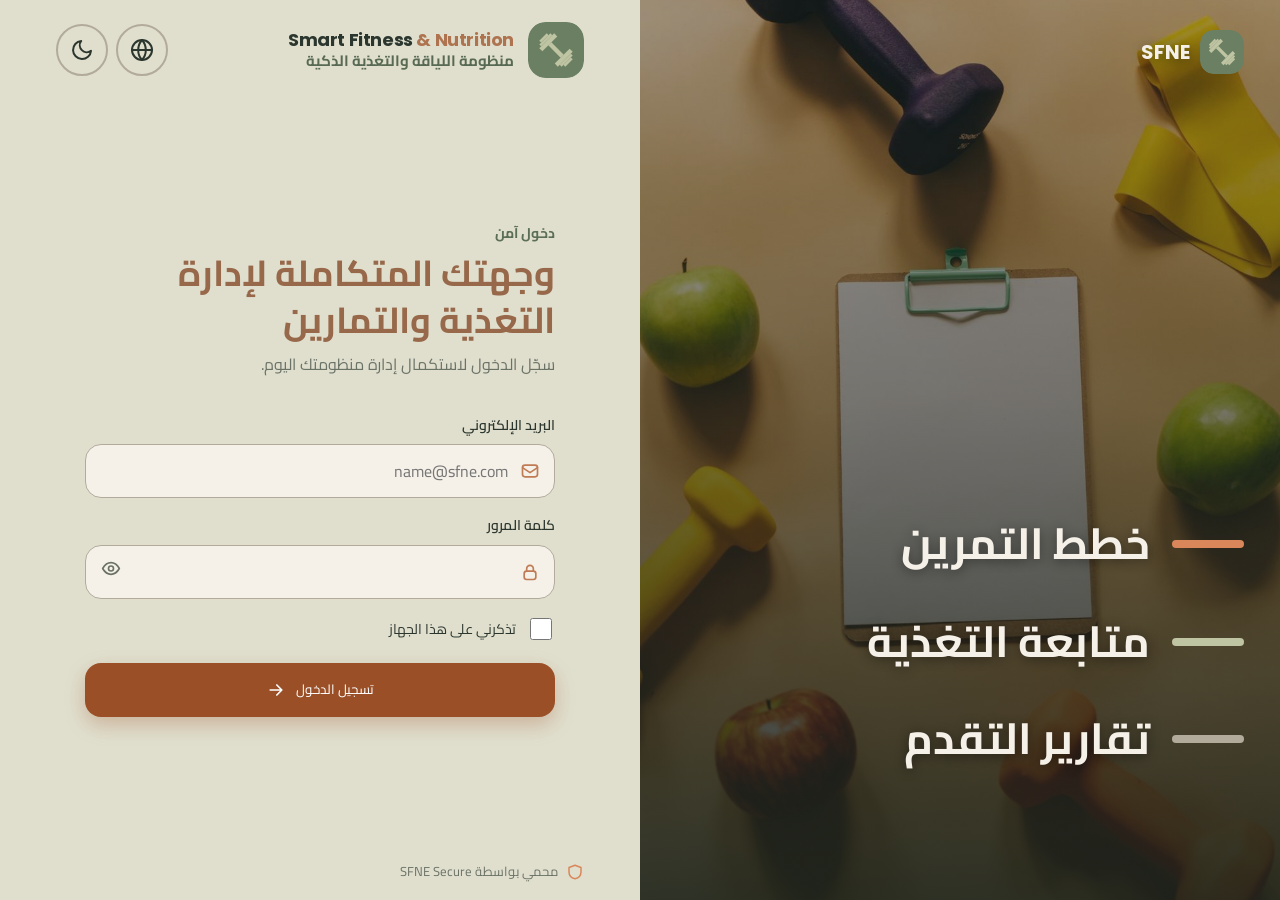
==== commit bf4b8ac5: "SFNEAdminDashboardindex.html" ====
--- a/SFNEAdminDashboardindex.html
+++ b/SFNEAdminDashboardindex.html
@@ -97,15 +97,20 @@
 .ln b{font:700 clamp(28px,3.4vw,46px)/1.2 Poppins,Cairo,sans-serif;color:#F5F0E8}
 @keyframes gl{from{width:0}}
 @media(max-width:900px){.split{grid-template-columns:1fr}.vp{display:none}}
+input[type=password]::-ms-reveal,input[type=password]::-ms-clear{display:none}
+@media (prefers-color-scheme:dark){:root:not([data-theme="light"]) .fb h2{color:#fff}}
+:root[data-theme="dark"] .fb h2{color:#fff}
+.vp{background:linear-gradient(180deg,rgba(24,33,27,.42) 0%,rgba(24,33,27,.58) 45%,rgba(24,33,27,.9) 100%),url([data-uri]) center/cover no-repeat}
+.vp .lines{justify-content:flex-end;padding-bottom:11vh}
+.vp .ln b,.vp .vl{text-shadow:0 2px 12px rgba(0,0,0,.45)}
 </style>
 </head>
 <body>
 <main id="app"></main>
 <script>
-const CONFIG={API_BASE:'',GOOGLE:true,RIGHT:'lines'}; // RIGHT: 'lines' (current) or 'accordion' (previous design, kept as backup)
+const CONFIG={API_BASE:'https://sfeg-system.runasp.net',ACC:['/Account','/api/Account'],RIGHT:'lines'}; // API_BASE = رابط الباك إند | ACC = بادئات مسارات Account (بيجرب بالترتيب) // RIGHT: 'lines' (current) or 'accordion' (previous design, kept as backup)
 const RIGHT=CONFIG.RIGHT; // set API_BASE to your backend, e.g. https://sfeg-system.runasp.net
 const API=(new URLSearchParams(location.search).get('api')||CONFIG.API_BASE).replace(/\/$/,'');
-const MOCK=!API;
 const S={
 brand:['Smart Fitness & Nutrition','منظومة اللياقة والتغذية الذكية'],adm:['Admin Dashboard','لوحة تحكم الإدارة'],
 h1:['Train smart. Eat balanced. <span>Track your progress precisely.</span>','تمرّن بذكاء. تغذّ بتوازن. <span>تتبّع تقدمك بدقة.</span>'],badge:['An integrated system for fitness and sports nutrition','منظومة متكاملة للياقة والتغذية الرياضية'],strength:['Strength training + 2,100 kcal','تمارين القوة + 2,100 سعرة'],sess2:['6 / 8 exercises · 45 min','6 / 8 تمارين · 45 دقيقة'],coach:['Certified coach supervision','إشراف كابتن معتمد'],weekly:['Weekly results review','مراجعة أسبوعية للنتائج'],
@@ -126,6 +131,12 @@
 'User.DuplicateUser':['A user with this email already exists.','يوجد مستخدم بهذا البريد بالفعل.'],'User.EmailDuplication':['This email is already registered.','هذا البريد مسجل بالفعل.'],'User.UserNameAlreadyExists':['This username is taken.','اسم المستخدم مستخدم بالفعل.'],'User.UserNotFound':['No account found.','لا يوجد حساب مطابق.'],'User.InvalidCode':['The code is invalid or expired. Request a new one.','الكود غير صحيح أو منتهي. اطلب كودًا جديدًا.'],'User.EmailAlreadyConfirm':['This email is already confirmed.','هذا البريد مؤكد بالفعل.'],'User.InvalidJwtToken':['Invalid session token.','رمز الجلسة غير صالح.'],'User.InvalidRefreshToken':['Session expired or revoked.','انتهت الجلسة أو تم إلغاؤها.'],'ExternalLoginFailed':['Google sign-in failed. Try again.','فشل الدخول عبر Google. حاول مرة أخرى.'],'MissingEmail':['Your Google account did not share an email.','حساب Google لم يشارك البريد الإلكتروني.'],
 net:['Cannot reach the server. Check your connection or CORS settings.','تعذر الاتصال بالخادم. تحقق من الاتصال أو إعدادات CORS.'],gen:['Something went wrong. Please try again.','حدث خطأ. حاول مرة أخرى.']
 };
+Object.assign(S,{
+acc_t:['My account','حسابي'],acc_s:['Your profile information','بيانات ملفك الشخصي'],edit_t:['Update profile','تحديث البيانات'],photo:['Profile photo','الصورة الشخصية'],choose:['Choose image','اختر صورة'],save:['Save changes','حفظ التعديلات'],
+pw_t:['Change password','تغيير كلمة المرور'],cur:['Current password','كلمة المرور الحالية'],m_saved:['Profile updated successfully.','تم تحديث البيانات بنجاح.'],m_pw:['Password changed successfully.','تم تغيير كلمة المرور بنجاح.'],loading:['Loading…','جارٍ التحميل…'],nochg:['No changes to save.','لا توجد تعديلات للحفظ.'],gh:['Gender (number)','النوع (رقم)'],
+});
+const LBL={firstName:['First name','الاسم الأول'],lastName:['Last name','اسم العائلة'],userName:['Username','اسم المستخدم'],email:['Email','البريد الإلكتروني'],phoneNumber:['Phone','رقم الهاتف'],phone:['Phone','رقم الهاتف'],dateOfBirth:['Date of birth','تاريخ الميلاد'],birthDate:['Date of birth','تاريخ الميلاد'],gender:['Gender','النوع'],address:['Address','العنوان'],city:['City','المدينة'],country:['Country','الدولة'],bio:['Bio','نبذة'],fullName:['Full name','الاسم الكامل']};
+const lbl=k=>LBL[k]?LBL[k][lang==='ar'?1:0]:k.replace(/([A-Z])/g,' $1').replace(/^./,c=>c.toUpperCase());
 const ls={get(k){try{return localStorage.getItem(k)}catch(e){return null}},set(k,v){try{localStorage.setItem(k,v)}catch(e){}},del(k){try{localStorage.removeItem(k)}catch(e){}}};
 const sst={get(k){try{return sessionStorage.getItem(k)}catch(e){return null}},set(k,v){try{sessionStorage.setItem(k,v)}catch(e){}},del(k){try{sessionStorage.removeItem(k)}catch(e){}}};let lang=ls.get('sfne_lang')||'ar',theme=ls.get('sfne_theme')||'',pending={},flash=null,sess=null,refreshing=null;
 const t=k=>(S[k]||[k,k])[lang==='ar'?1:0];
@@ -133,49 +144,29 @@
 const esc=s=>String(s??'').replace(/[&<>"]/g,c=>({'&':'&amp;','<':'&lt;','>':'&gt;','"':'&quot;'}[c]));
 const PW=/^(?=.*[a-z])(?=.*[A-Z])(?=.*\d)(?=.*[^A-Za-z0-9]).{8,}$/,EM=/^[^\s@]+@[^\s@]+\.[^\s@]+$/;
 
-/* ---------- Mock backend (demo only) ---------- */
-const MK={users:[
-{id:'11111111-aaaa-4aaa-8aaa-111111111111',email:'admin@sfne.com',pw:'Admin@123',first:'Admin',last:'Sfne',user:'admin',ok:true},
-{id:'22222222-aaaa-4aaa-8aaa-222222222222',email:'locked@sfne.com',pw:'Admin@123',first:'Locked',last:'User',user:'locked',ok:true},
-{id:'33333333-aaaa-4aaa-8aaa-333333333333',email:'disabled@sfne.com',pw:'Admin@123',first:'Disabled',last:'User',user:'disabled',ok:true},
-{id:'44444444-aaaa-4aaa-8aaa-444444444444',email:'pending@sfne.com',pw:'Admin@123',first:'Pending',last:'User',user:'pending',ok:false}]};
-function mIssue(u){const rt='rt'+Math.random().toString(36).slice(2),tk='mock.'+u.id+'.'+Date.now()+'.'+Math.random().toString(36).slice(2);
- ls.set('sfne_mock_cookie',JSON.stringify({rt,tk,uid:u.id}));
- return{id:u.id,email:u.email,firstName:u.first,lastName:u.last,userName:u.user,token:tk,expiresIn:90,refreshToken:rt,refreshTokenExpiration:new Date(Date.now()+7*864e5).toISOString()}}
-async function mock(path,b,m){await new Promise(r=>setTimeout(r,450));const e=(status,code)=>({status,data:{code,title:code}}),ok=(x={})=>({status:200,data:{isSuccess:true,...x}});
- const p=path.replace('/api/author/',''),f=k=>MK.users.find(u=>u.email===(b.email||'').toLowerCase()),ck=JSON.parse(ls.get('sfne_mock_cookie')||'null');
- if(p==='login'){const u=f();if(!u)return e(401,'User.InvalidCredentials');if(u.email.startsWith('locked'))return e(401,'User.LockedUser');if(u.email.startsWith('disabled'))return e(409,'User.Disable');if(u.pw!==b.password)return e(401,'User.InvalidCredentials');if(!u.ok)return e(401,'User.EmailNotConfirmed');return{status:200,data:mIssue(u)}}
- if(p==='register'){if(f())return e(409,'User.EmailDuplication');if(MK.users.some(u=>u.user===b.userName))return e(409,'User.UserNameAlreadyExists');const u={id:crypto.randomUUID?crypto.randomUUID():'55555555-aaaa-4aaa-8aaa-555555555555',email:b.email.toLowerCase(),pw:b.password,first:b.firstName,last:b.lastName,user:b.userName,ok:false};MK.users.push(u);return ok({message:'Registration successful',userId:u.id})}
- if(p==='confirm-email'){const u=MK.users.find(u=>u.id===b.userId);if(!u)return e(404,'User.UserNotFound');if(u.ok)return e(400,'User.EmailAlreadyConfirm');if(b.code!=='123456')return e(400,'User.InvalidCode');u.ok=true;return ok()}
- if(p==='resend-confirm-email'){const u=f();if(!u)return e(404,'User.UserNotFound');if(u.ok)return e(400,'User.EmailAlreadyConfirm');return ok()}
- if(p==='resend-change-password'){return f()?ok():e(404,'User.UserNotFound')}
- if(p==='reset-password'){const u=f();if(!u)return e(404,'User.UserNotFound');if(b.code!=='123456')return e(400,'User.InvalidCode');u.pw=b.newPassword;return ok()}
- if(p==='refresh-token'){if(!ck||(b.refreshToken&&b.refreshToken!==ck.rt))return e(401,'User.InvalidRefreshToken');return{status:200,data:mIssue(MK.users.find(u=>u.id===ck.uid)||MK.users[0])}}
- if(p==='google-demo'){return{status:200,data:mIssue({id:'66666666-aaaa-4aaa-8aaa-666666666666',email:'google.user@gmail.com',first:'Google',last:'Admin',user:'google_admin'})}}
- if(p==='revoke-refresh-token'||p==='logout'){ls.del('sfne_mock_cookie');return ok()}
- if(p==='demo/protected'){const tk=m&&m.tk;return tk&&ck&&tk===ck.tk&&sess&&sess.exp>Date.now()?ok():e(401,'User.InvalidJwtToken')}
- return e(404,'User.UserNotFound')}
-
 /* ---------- API layer with auto refresh ---------- */
-async function raw(path,body,auth){
- if(MOCK)return mock(path,body||{},{tk:auth&&sess&&sess.token});
- try{const r=await fetch(API+path,{method:path==='/api/author/google-callback'?'GET':'POST',credentials:'include',headers:{'Content-Type':'application/json',...(auth&&sess&&sess.token?{Authorization:'Bearer '+sess.token}:{})},body:body?JSON.stringify(body):undefined});
-  let d=null;try{d=await r.json()}catch(e){}return{status:r.status,data:d}}catch(e){return{status:0,data:null}}}
-async function call(path,body,auth,retry=true){
- let r=await raw(path,body,auth);
- if(r.status===401&&auth&&retry&&path!=='/api/author/refresh-token'){if(await refresh())return call(path,body,auth,false);expire();throw{status:401,data:{code:'User.InvalidRefreshToken'}}}
+async function raw(path,body,auth,method){
+ const isF=typeof FormData!=='undefined'&&body instanceof FormData;
+ const h={...(isF||!body?{}:{'Content-Type':'application/json'}),...(auth&&sess&&sess.token?{Authorization:'Bearer '+sess.token}:{})};
+ const ac=new AbortController(),to=setTimeout(()=>ac.abort(),25000);
+ try{const r=await fetch(API+path,{method:method||'POST',credentials:'omit',headers:h,signal:ac.signal,body:body?(isF?body:JSON.stringify(body)):undefined});clearTimeout(to);
+  let d=null;try{d=await r.json()}catch(e){}return{status:r.status,data:d}}catch(e){clearTimeout(to);return{status:0,data:null}}}
+async function call(path,body,auth,retry=true,method){
+ let r=await raw(path,body,auth,method);
+ if(r.status===401&&auth&&retry&&path!=='/api/author/refresh-token'){if(await refresh())return call(path,body,auth,false,method);expire();throw{status:401,data:{code:'User.InvalidRefreshToken'}}}
  if(r.status<200||r.status>=300)throw r;return r.data}
 function refresh(){ // shared promise: concurrent 401s wait for one refresh
  if(refreshing)return refreshing;
  refreshing=(async()=>{try{const d=await call('/api/author/refresh-token',{token:sess&&sess.token||'',refreshToken:sess&&sess.rt||''},false,false);setSess(d);return true}catch(e){return false}finally{refreshing=null}})();return refreshing}
-function setSess(d){sess={user:{id:d.id,email:d.email,name:d.firstName+' '+d.lastName,userName:d.userName},token:d.token,rt:d.refreshToken,exp:Date.now()+d.expiresIn*1000,rExp:new Date(d.refreshTokenExpiration).getTime()};
- (ls.get('sfne_rem')==='1'?ls:sst).set('sfne_sess',JSON.stringify({user:sess.user,rExp:sess.rExp}))}
-function clearSess(){sess=null;ls.del('sfne_sess');sst.del('sfne_sess');ls.del('sfne_mock_cookie')}
+function setSess(d){sess={user:{id:d.id,email:d.email,name:d.firstName+' '+d.lastName,userName:d.userName},token:d.token,rt:d.refreshToken,exp:Date.now()+d.expiresIn*1000,rExp:new Date(d.refreshTokenExpiration).getTime()};saveSess()}
+// بنحفظ التوكنات لأن الكوكيز مش هتتبعت من github.io لدومين الباك إند (cross-site)
+function saveSess(){(ls.get('sfne_rem')==='1'?ls:sst).set('sfne_sess',JSON.stringify({user:sess.user,rExp:sess.rExp,token:sess.token,rt:sess.rt}))}
+function clearSess(){sess=null;ls.del('sfne_sess');sst.del('sfne_sess')}
 function expire(){clearSess();flash={t:'err',m:t('m_exp')};go('login')}
 function errMsg(e){if(!e||e.status===0)return t('net');const j=JSON.stringify(e.data||'');
  const k=Object.keys(S).find(k=>/^(User\.|ExternalLoginFailed|MissingEmail)/.test(k)&&j.includes(k));if(k)return t(k);
- const v=e.data&&e.data.errors;if(v){const x=(Array.isArray(v)?v:Object.values(v).flat())[0];if(x)return esc(typeof x==='string'?x:x.description||x.message||t('gen'))}return t('gen')}
-const NC=e=>/EmailNotConfirmed|EmailRegisteredButNotConfirmed/.test(JSON.stringify(e&&e.data||''));
+ const v=e.data&&e.data.errors;if(v){const x=(Array.isArray(v)?v:Object.values(v).flat())[0];if(x)return esc(typeof x==='string'?x:x.description||x.message||t('gen'))}
+ if(e.data&&(e.data.detail||e.data.message))return esc(e.data.detail||e.data.message);return t('gen')}
 
 /* ---------- Views ---------- */
 const hero=()=>`<section class="hero"><span class="badge"><svg width="14" height="14" viewBox="0 0 24 24" fill="none" stroke="currentColor" stroke-width="2"><path d="M5 19C5 10 11 5 20 4c0 9-5 15-15 15z"/></svg>${t('badge')}</span><h1>${t('h1')}</h1><div class="plan"><div class="ph"><b>${t('plan')}</b><span class="live">LIVE<u></u></span></div><div class="row"><svg class="ring" viewBox="0 0 36 36"><circle cx="18" cy="18" r="15.5" fill="none" stroke="var(--line)" stroke-width="3.5"/><circle cx="18" cy="18" r="15.5" fill="none" stroke="var(--pri)" stroke-width="3.5" stroke-linecap="round" stroke-dasharray="66 100" transform="rotate(-90 18 18)"/><text x="18" y="19.5" text-anchor="middle" font-size="7" font-weight="700" fill="var(--tx)">1,420</text><text x="18" y="25" text-anchor="middle" font-size="3" fill="var(--mut)">kcal 2,100</text></svg>
@@ -185,29 +176,49 @@
 IC.dm=SVG('<path d="M7 17 17 7M4.5 14.5l5 5M14.5 4.5l5 5M3 16l2 2M16 3l2 2M19 6l2 2M6 19l2 2"/>');IC.lf=SVG('<path d="M5 19C5 10 11 5 20 4c0 9-5 15-15 15z"/><path d="M9 15l5-5"/>');IC.ch=SVG('<path d="M4 20h16M7 20v-6M12 20V6M17 20v-9"/>');
 const LOGO='<svg viewBox="0 0 64 64"><rect width="64" height="64" rx="20" fill="#6B8063"/><g transform="rotate(45 32 32)" fill="#BFC4A3"><rect x="22" y="29.5" width="20" height="5"/><rect x="17" y="20" width="5" height="24"/><rect x="14" y="23" width="3" height="18"/><rect x="11" y="26" width="3" height="12"/><rect x="42" y="20" width="5" height="24"/><rect x="47" y="23" width="3" height="18"/><rect x="50" y="26" width="3" height="12"/></g></svg>';
 const nav=()=>`<div class="nav"><div class="brand"><div class="logo">${LOGO}</div><div><b>Smart Fitness <i>&amp; Nutrition</i></b><small>${lang==='ar'?'منظومة اللياقة والتغذية الذكية':'Smart fitness &amp; nutrition system'}</small></div></div><div class="btns"><button class="ic" data-tlang aria-label="Language">${IC.g}</button><button class="ic" data-ttheme aria-label="Theme">${isDark()?IC.su:IC.mo}</button></div></div>`;
-const TAGS={login:'tag_in',register:'tag_reg',confirm:'tag_ver',forgot:'tag_rec',reset:'tag_rec'};
-const demoNote=()=>MOCK?`<div class="demo">${t('demo')} <code>admin@sfne.com / Admin@123</code> · <code>123456</code></div>`:'';
+const TAGS={login:'tag_in'};
 const fld=(id,lab,type='text',val='',extra='',aside='')=>{const ic=type==='email'?IC.m:type==='password'?IC.l:'';return `<div class="lr"><label for="${id}">${t(lab)}</label>${aside}</div><div class="in${ic?' has':''}${type==='password'?' pw':''}">${ic?`<span class="ii">${ic}</span>`:''}<input id="${id}" name="${id}" type="${type}" value="${esc(val)}" ${type==='email'?'placeholder="name@sfne.com"':''} ${extra}>${type==='password'?`<button type="button" class="eye" data-eye="${id}" aria-label="show">${IC.e}</button>`:''}</div><small class="fe" id="e_${id}"></small>`};
 const rules=id=>`<div class="rules" data-rules="${id}">${[['r8',/.{8,}/],['rU',/[A-Z]/],['rL',/[a-z]/],['rD',/\d/],['rS',/[^A-Za-z0-9]/]].map(r=>`<span data-re="${r[1].source}">${t(r[0])}</span>`).join('')}</div>`;
-const shell=inner=>`<div class="split"><section class="fp">${nav()}<div class="fb"><span class="tag">${t(TAGS[cur]||'tag_in')}</span>${inner}</div><div class="ff">${IC.sh}<span>${t('prot_by')}</span></div></section><aside class="vp" aria-hidden="true"><svg class="route" viewBox="0 0 600 800" preserveAspectRatio="xMidYMid slice"><g transform="translate(300 235) rotate(-35) scale(6) translate(-32 -32)" fill="#BFC4A3" opacity=".13"><rect x="22" y="29.5" width="20" height="5"/><rect x="17" y="20" width="5" height="24"/><rect x="14" y="23" width="3" height="18"/><rect x="11" y="26" width="3" height="12"/><rect x="42" y="20" width="5" height="24"/><rect x="47" y="23" width="3" height="18"/><rect x="50" y="26" width="3" height="12"/></g></svg><div class="vl"><div class="logo">${LOGO}</div><span>SFNE</span></div>${RIGHT==='lines'?`<div class="lines"><div class="ln"><s style="background:#D9875A"></s><b>${t('c1')}</b></div><div class="ln"><s style="background:#BFC4A3"></s><b>${t('c2')}</b></div><div class="ln"><s style="background:#B2AB9C"></s><b>${t('c3')}</b></div></div>`:`<div class="vt"><div class="acc" data-i="${ai}"><div class="ab ca" data-ai="0"><i>${IC.dm}</i><div><b>${t('c1')}</b><p class="ad">${t('d1')}</p></div><u>01</u></div><div class="ab cb" data-ai="1"><i>${IC.lf}</i><div><b>${t('c2')}</b><p class="ad">${t('d2')}</p></div><u>02</u></div><div class="ab cc" data-ai="2"><i>${IC.ch}</i><div><b>${t('c3')}</b><p class="ad">${t('d3')}</p></div><u>03</u></div></div><small>${t('v_k')}</small><h2>${t('v_h')}</h2><p>${t('v_p')}</p></div>`}</aside></div>`;
+const shell=inner=>`<div class="split"><section class="fp">${nav()}<div class="fb"><span class="tag">${t(TAGS[cur]||'tag_in')}</span>${inner}</div><div class="ff">${IC.sh}<span>${t('prot_by')}</span></div></section><aside class="vp" aria-hidden="true"><div class="vl"><div class="logo">${LOGO}</div><span>SFNE</span></div>${RIGHT==='lines'?`<div class="lines"><div class="ln"><s style="background:#D9875A"></s><b>${t('c1')}</b></div><div class="ln"><s style="background:#BFC4A3"></s><b>${t('c2')}</b></div><div class="ln"><s style="background:#B2AB9C"></s><b>${t('c3')}</b></div></div>`:`<div class="vt"><div class="acc" data-i="${ai}"><div class="ab ca" data-ai="0"><i>${IC.dm}</i><div><b>${t('c1')}</b><p class="ad">${t('d1')}</p></div><u>01</u></div><div class="ab cb" data-ai="1"><i>${IC.lf}</i><div><b>${t('c2')}</b><p class="ad">${t('d2')}</p></div><u>02</u></div><div class="ab cc" data-ai="2"><i>${IC.ch}</i><div><b>${t('c3')}</b><p class="ad">${t('d3')}</p></div><u>03</u></div></div><small>${t('v_k')}</small><h2>${t('v_h')}</h2><p>${t('v_p')}</p></div>`}</aside></div>`;
 const alertBox=()=>{const f=flash;flash=null;return `<div id="al" role="alert" aria-live="polite">${f?`<div class="alert ${f.t}">${f.m}</div>`:''}</div>`};
 const V={
-login:()=>shell(`<h2>${t('login_t')}</h2><p class="sub">${t('login_s')}</p>${alertBox()}${demoNote()}<form data-act="login" novalidate>${fld('email','email','email',pending.email||'','autocomplete="username"')}${fld('password','pw','password','','autocomplete="current-password"',`<a class="lnk" href="#forgot">${t('forgot_q')}</a>`)}<label class="rem"><input type="checkbox" name="remember">${t('rem')}</label><button class="btn">${t('signin')}${IC.ar}</button></form>${CONFIG.GOOGLE?`<div class="sep">${t('or')}</div><button class="btn sec" data-google>${t('google')}</button>`:''}<div class="foot">${t('noacc')} <a class="lnk" href="#register">${t('create_l')}</a></div>`),
-register:()=>shell(`<h2>${t('reg_t')}</h2><p class="sub">${t('reg_s')}</p>${alertBox()}<form data-act="register" novalidate><div class="row2"><div>${fld('firstName','fn')}</div><div>${fld('lastName','ln')}</div></div>${fld('userName','un','text','','autocomplete="username"')}${fld('email','email','email')}${fld('password','pw','password','','autocomplete="new-password"')}${rules('password')}<button class="btn">${t('create')}</button></form><div class="foot">${t('haveacc')} <a class="lnk" href="#login">${t('signin')}</a></div>`),
-confirm:()=>{const q=new URLSearchParams(location.search);return shell(`<h2>${t('conf_t')}</h2><p class="sub">${t('conf_s')}</p>${alertBox()}<form data-act="confirm" novalidate>${fld('userId','uid','text',q.get('userId')||pending.userId||'')}${fld('code','code','text',q.get('code')||'','inputmode="numeric" autocomplete="one-time-code"')}<button class="btn">${t('confirm')}</button></form><form data-act="resend" novalidate style="margin-top:16px">${fld('email','email','email',pending.email||'')}<button class="btn sec">${t('resend')}</button></form><div class="foot"><a class="lnk" href="#login">${t('back')}</a></div>`)},
-forgot:()=>shell(`<h2>${t('fg_t')}</h2><p class="sub">${t('fg_s')}</p>${alertBox()}<form data-act="forgot" novalidate>${fld('email','email','email',pending.email||'')}<button class="btn">${t('send')}</button></form><div class="foot"><a class="lnk" href="#login">${t('back')}</a></div>`),
-reset:()=>shell(`<h2>${t('rs_t')}</h2><p class="sub">${t('rs_s')}</p>${alertBox()}<form data-act="reset" novalidate>${fld('email','email','email',pending.email||'')}${fld('code','code','text','','inputmode="numeric" autocomplete="one-time-code"')}${fld('newPassword','npw','password','','autocomplete="new-password"')}${rules('newPassword')}${fld('confirmPw','cpw','password')}<button class="btn">${t('reset')}</button></form><div class="foot"><a class="lnk" href="#forgot">${t('resend')}</a> · <a class="lnk" href="#login">${t('back')}</a></div>`),
-callback:()=>shell(`<div style="text-align:center"><div class="spin"></div><p>${t('cb')}</p></div>`),
-dashboard:()=>`<div style="padding:22px clamp(16px,4vw,48px) 0">${nav()}</div><div class="dash"><div class="card"><h2>${t('wel')}, ${esc(sess.user.name)}</h2><p class="sub">${esc(sess.user.email)} · @${esc(sess.user.userName)}</p><p>${t('mods')}</p><button class="btn" data-out>${t('logout')}</button></div><div class="card"><h3>${t('sess')}</h3><p class="sub" style="margin-bottom:6px">${t('tkexp')}</p><div class="big" id="tk">--</div><p class="sub" style="margin:14px 0 6px">${t('rtexp')}</p><div id="rt" style="direction:ltr;unicode-bidi:embed">--</div><div id="al" role="alert"></div><button class="btn sec" data-ref>${t('refnow')}</button>${MOCK?`<button class="btn sec" data-test>${t('test')}</button>`:''}</div></div>`
+login:()=>shell(`<h2>${t('login_t')}</h2><p class="sub">${t('login_s')}</p>${alertBox()}<form data-act="login" novalidate>${fld('email','email','email',pending.email||'','autocomplete="username"')}${fld('password','pw','password','','autocomplete="current-password"','')}<label class="rem"><input type="checkbox" name="remember">${t('rem')}</label><button class="btn">${t('signin')}${IC.ar}</button></form>`),
+dashboard:()=>`<div style="padding:22px clamp(16px,4vw,48px) 0">${nav()}</div><div class="dash"><div class="card"><div id="prof"><p class="sub">${t('loading')}</p></div><button class="btn sec" data-out>${t('logout')}</button></div><div class="card"><h3>${t('edit_t')}</h3><div id="al" role="alert"></div><form data-act="profile" id="pf" novalidate><p class="sub">${t('loading')}</p></form></div><div class="card"><h3>${t('pw_t')}</h3><div id="al2" role="alert"></div><form data-act="pass" novalidate>${fld('currentPassword','cur','password','','autocomplete="current-password"')}${fld('newPassword','npw','password','','autocomplete="new-password"')}${rules('newPassword')}${fld('confirmPw','cpw','password','','autocomplete="new-password"')}<button class="btn">${t('save')}</button></form></div></div>`
 };
 
+/* ---------- Account (info / info-Update / change-password) ---------- */
+const IMGRE=/image|photo|picture|avatar/i;
+const unwrap=x=>x&&typeof x==='object'&&!Array.isArray(x)&&x.data&&typeof x.data==='object'?x.data:(x&&x.value&&typeof x.value==='object'?x.value:x);
+const imgSrc=v=>!v?'':/^(https?:|data:|blob:)/.test(v)?v:API+(v.startsWith('/')?'':'/')+v;
+let accP=null;
+async function acc(paths,body,method){ // بيجرب البادئات/الأسماء المحتملة لحد ما يلاقي المسار الصح (404 فاضي = مسار مش موجود)
+ const ps=[].concat(paths),pre=accP!==null?[accP]:CONFIG.ACC;let last;
+ for(const a of pre)for(const p of ps){try{const r=await call(a+p,body,true,true,method);accP=a;return r}catch(e){last=e;if(!(e&&e.status===404&&!e.data))throw e}}
+ throw last}
+let acct=null;
+const isEditable=(k,v)=>!/^id$|Id$/.test(k)&&!/^email$/i.test(k)&&!IMGRE.test(k)&&(v===null||['string','number'].includes(typeof v));
+const imgKey=a=>Object.keys(a).find(k=>IMGRE.test(k));
+const imgField=a=>{const k=imgKey(a);return k?k.replace(/(Url|Path|Link)$/i,''):'image'}; // اسم حقل الصورة في الـ multipart
+const EK=['firstName','lastName','email','phoneNumber'];
+const gv=k=>{const kk=acct&&Object.keys(acct).find(x=>x.toLowerCase()===k.toLowerCase());return kk&&acct[kk]!=null?acct[kk]:''};
+async function loadAccount(){
+ const box=$('#prof'),pf=$('#pf');if(!box)return;
+ try{acct=unwrap(await acc('/info',null,'GET'))||{}}catch(e){box.innerHTML=`<div class="alert err">${errMsg(e)}</div>`;if(pf)pf.innerHTML='';return}
+ const ik=imgKey(acct),pic=ik?imgSrc(acct[ik]):'';
+ const nm=[acct.firstName,acct.lastName].filter(Boolean).join(' ')||acct.fullName||acct.userName||sess.user.name;
+ const av=pic?`<img src="${esc(pic)}" alt="" style="width:96px;height:96px;border-radius:50%;object-fit:cover;border:2px solid var(--line)">`:`<div class="logo" style="width:96px;height:96px;border-radius:50%;font:700 32px Poppins,sans-serif;color:#fff">${esc((nm[0]||'?').toUpperCase())}</div>`;
+ const rows=Object.entries(acct).filter(([k,v])=>!/^id$|Id$/.test(k)&&!IMGRE.test(k)&&v!==null&&v!==''&&typeof v!=='object').map(([k,v])=>`<div style="display:flex;justify-content:space-between;gap:12px;padding:8px 0;border-bottom:1px solid var(--line)"><span style="color:var(--mut)">${esc(lbl(k))}</span><b style="direction:ltr;unicode-bidi:embed;text-align:end">${esc(typeof v==='boolean'?(v?'✓':'✗'):v)}</b></div>`).join('');
+ box.innerHTML=`<div style="display:flex;gap:16px;align-items:center;margin-bottom:14px">${av}<div><h2 style="font-size:22px">${esc(nm)}</h2><p class="sub" style="margin:2px 0 0">${t('acc_s')}</p></div></div>${rows}<div style="height:16px"></div>`;
+ const fields=EK.map(k=>{const ty=k==='gender'?'number':k==='email'?'email':k==='phoneNumber'?'tel':'text';return `<label for="f_${k}">${esc(k==='gender'?t('gh'):lbl(k))}</label><div class="in"><input id="f_${k}" name="${k}" type="${ty}" value="${esc(gv(k))}" ${ty==='tel'||ty==='email'?'dir="ltr"':''}></div>`}).join('');
+ pf.innerHTML=`${fields}<label for="f_img">${t('photo')}</label><div class="in"><input id="f_img" name="ProfileImageUrl" type="file" accept="image/*" style="padding:14px 16px;height:auto"></div><button class="btn">${t('save')}</button>`}
+function msg(id,m,type){const a=$(id);if(a)a.innerHTML=`<div class="alert ${type||'err'}">${m}</div>`}
 /* ---------- Router ---------- */
-const PUB=['login','register','confirm','forgot','reset','callback'];
+const PUB=['login'];
 function go(n){if(location.hash==='#'+n)render();else location.hash='#'+n}
 function render(){let n=location.hash.slice(1);if(!V[n])n=sess?'dashboard':'login';
  if(n==='dashboard'&&!sess){flash=flash||{t:'ok',m:t('m_need')};n='login';history.replaceState(null,'','#login')}
- if(sess&&PUB.includes(n)&&n!=='callback'){n='dashboard';history.replaceState(null,'','#dashboard')}
- cur=n;$('#app').innerHTML=V[n]();document.documentElement.scrollTop=0;if(n==='callback')doCallback();if(n==='dashboard')tick()}
+ if(sess&&PUB.includes(n)){n='dashboard';history.replaceState(null,'','#dashboard')}
+ cur=n;$('#app').innerHTML=V[n]();document.documentElement.scrollTop=0;if(n==='dashboard')loadAccount()}
 function chrome(){const h=document.documentElement;h.lang=lang;h.dir=lang==='ar'?'rtl':'ltr';
  if(theme)h.dataset.theme=theme;else delete h.dataset.theme;
  
@@ -222,34 +233,25 @@
 const R={req:v=>v?'':'req',email:v=>!v?'req':EM.test(v)?'':'e_email',len:v=>!v?'req':v.length<3||v.length>100?'e_len':'',pw:(v,raw)=>!raw?'req':PW.test(raw)?'':'e_pw',pwlogin:(v,raw)=>raw?'':'req'};
 const H={
 async login(f,d){if(!validate(f,{email:R.email,password:R.pwlogin}))return;pending={email:d.email};
- ls.set('sfne_rem',d.remember?'1':'0');try{setSess(await call('/api/author/login',{email:d.email,password:d.password}));go('dashboard')}catch(e){show(errMsg(e)+(NC(e)?` <a data-rs>${t('resend')}</a>`:''));if(NC(e))$('#al').querySelector('[data-rs]').onclick=()=>go('confirm')}},
-async register(f,d){if(!validate(f,{firstName:R.len,lastName:R.len,userName:R.len,email:R.email,password:R.pw}))return;
- try{const r=await call('/api/author/register',d);pending={email:d.email,userId:r.userId||''};flash={t:'ok',m:t('m_reg')};go('confirm')}catch(e){show(errMsg(e))}},
-async confirm(f,d){if(!validate(f,{userId:R.req,code:R.req}))return;
- try{await call('/api/author/confirm-email',{userId:d.userId,code:d.code});flash={t:'ok',m:t('m_conf')};go('login')}catch(e){show(errMsg(e))}},
-async resend(f,d){if(!validate(f,{email:R.email}))return;
- try{await call('/api/author/resend-confirm-email',{email:d.email});pending.email=d.email;show(t('resent'),'ok')}catch(e){show(errMsg(e))}},
-async forgot(f,d){if(!validate(f,{email:R.email}))return;
- try{await call('/api/author/resend-change-password',{email:d.email});pending={email:d.email};flash={t:'ok',m:t('m_fg')};go('reset')}catch(e){show(errMsg(e))}},
-async reset(f,d){if(!validate(f,{email:R.email,code:R.req,newPassword:R.pw,confirmPw:(v,raw)=>raw===f.querySelector('#newPassword').value?'':'e_match'}))return;
- try{await call('/api/author/reset-password',{email:d.email,code:d.code,newPassword:d.newPassword});pending={email:d.email};flash={t:'ok',m:t('m_rs')};go('login')}catch(e){show(errMsg(e))}}};
-document.addEventListener('submit',async e=>{const f=e.target.closest('form[data-act]');if(!f)return;e.preventDefault();
- const b=f.querySelector('button');b.disabled=true;const d=Object.fromEntries(new FormData(f));d.email=(d.email||'').trim();
- try{await H[f.dataset.act](f,d)}finally{b.disabled=false}});
+ ls.set('sfne_rem',d.remember?'1':'0');show(t('loading'),'ok');try{setSess(await call('/api/author/login',{email:d.email,password:d.password}));go('dashboard')}catch(e){show(errMsg(e))}},
+async profile(f){const fd=new FormData(f);for(const [k,v] of [...fd.entries()]){if(v instanceof File){if(!v.size)fd.delete(k)}else if(String(v).trim()===String(gv(k)).trim())fd.delete(k)}
+ if(![...fd.keys()].length)return msg('#al',t('nochg'),'ok');
+ try{await acc(['/info-update','/info-Update'],fd,'PUT');msg('#al',t('m_saved'),'ok');
+  await loadAccount();if(acct){const n=[acct.firstName,acct.lastName].filter(Boolean).join(' ');if(n){sess.user.name=n;saveSess()}}}catch(e){msg('#al',errMsg(e))}},
+async pass(f,d){if(!validate(f,{currentPassword:R.pwlogin,newPassword:R.pw,confirmPw:(v,raw)=>raw===f.querySelector('#newPassword').value?'':'e_match'}))return;
+ try{await acc(['/change-password'],{currentPassword:d.currentPassword,newPassword:d.newPassword},'PUT');f.reset();f.querySelectorAll('.rules span').forEach(x=>x.className='');msg('#al2',t('m_pw'),'ok')}catch(e){msg('#al2',errMsg(e))}}};
+async function runForm(f){const b=f.querySelector('button:not([type=button])');if(!b||b.disabled)return;b.disabled=true;const d=Object.fromEntries(new FormData(f));d.email=(d.email||'').trim();
+ try{await H[f.dataset.act](f,d)}finally{b.disabled=false}}
+// بنعتمد على الضغط المباشر على الزرار (بيشتغل حتى داخل المعاينات المقيّدة اللي بتمنع إرسال الفورم)
+document.addEventListener('click',e=>{const b=e.target.closest('form[data-act] button:not([type=button])');if(!b)return;e.preventDefault();runForm(b.closest('form'))},true);
+document.addEventListener('submit',e=>{const f=e.target.closest('form[data-act]');if(!f)return;e.preventDefault();runForm(f)});
 document.addEventListener('input',e=>{const i=e.target;const box=i.id&&document.querySelector(`[data-rules="${i.id}"]`);if(box)box.querySelectorAll('span').forEach(s=>s.className=new RegExp(s.dataset.re).test(i.value)?'y':'')});
-document.addEventListener('click',async e=>{const c=e.target.closest('[data-eye],[data-google],[data-out],[data-ref],[data-test],[data-tlang],[data-ttheme],[data-ai]');if(!c)return;if(c.dataset.ai!==undefined){ai=+c.dataset.ai;c.parentNode.dataset.i=ai;return}if(c.dataset.tlang!==undefined){lang=lang==='ar'?'en':'ar';ls.set('sfne_lang',lang);chrome();return render()}if(c.dataset.ttheme!==undefined){theme=isDark()?'light':'dark';ls.set('sfne_theme',theme);chrome();return render()}
+document.addEventListener('click',async e=>{const c=e.target.closest('[data-eye],[data-out],[data-tlang],[data-ttheme],[data-ai]');if(!c)return;if(c.dataset.ai!==undefined){ai=+c.dataset.ai;c.parentNode.dataset.i=ai;return}if(c.dataset.tlang!==undefined){lang=lang==='ar'?'en':'ar';ls.set('sfne_lang',lang);chrome();return render()}if(c.dataset.ttheme!==undefined){theme=isDark()?'light':'dark';ls.set('sfne_theme',theme);chrome();return render()}
  if(c.dataset.eye!==undefined){const i=$('#'+c.dataset.eye);const s=i.type==='password';i.type=s?'text':'password';c.innerHTML=s?IC.eo:IC.e}
- else if(c.dataset.google!==undefined){const back=location.origin+location.pathname+'#callback';
-  if(MOCK){go('callback')}else location.href=API+'/api/author/login-google?returnUrl='+encodeURIComponent(back)}
- else if(c.dataset.out!==undefined){c.disabled=true;await call('/api/author/revoke-refresh-token',{token:sess&&sess.token||'',refreshToken:sess&&sess.rt||''}).catch(()=>{});await call('/api/author/logout').catch(()=>{});clearSess();flash={t:'ok',m:t('m_out')};go('login')}
- else if(c.dataset.ref!==undefined){c.disabled=true;if(!(await refresh()))expire();else tick();c.disabled=false}
- else if(c.dataset.test!==undefined){try{await call('/api/demo/protected',{},true);show(t('tok'),'ok')}catch(e){show(errMsg(e))}tick()}});
-
-/* ---------- Google callback + session timers ---------- */
-async function doCallback(){try{let d;
- if(MOCK){d=(await mock('/api/author/google-demo',{})).data}
- else d=await call('/api/author/refresh-token',{},false,false); // backend set HttpOnly cookies; read them via refresh fallback
- setSess(d);go('dashboard')}catch(e){flash={t:'err',m:errMsg(e.status?e:{data:{code:'ExternalLoginFailed'}})};go('login')}}
+ else if(c.dataset.out!==undefined){c.disabled=true;await call('/api/author/revoke-refresh-token',{token:sess&&sess.token||'',refreshToken:sess&&sess.rt||''}).catch(()=>{});await call('/api/author/logout').catch(()=>{});clearSess();flash={t:'ok',m:t('m_out')};go('login')}});
+ 
+
+/* ---------- session timers ---------- */
 const fmt=ms=>{const s=Math.max(0,Math.floor(ms/1000));return Math.floor(s/60)+':'+String(s%60).padStart(2,'0')};
 function tick(){if(!sess)return;const tk=$('#tk');if(tk){tk.textContent=fmt(sess.exp-Date.now());$('#rt').textContent=new Date(sess.rExp).toLocaleString(lang==='ar'?'ar-EG':'en-GB')}}
 setInterval(async()=>{if(!sess)return;tick();
@@ -260,7 +262,7 @@
 
 /* ---------- Boot: restore session from cookies ---------- */
 (async()=>{chrome();const saved=JSON.parse(ls.get('sfne_sess')||sst.get('sfne_sess')||'null');
- if(saved&&saved.rExp>Date.now()){$('#app').innerHTML=V.callback();if(!(await refresh())){clearSess()}}
+ if(saved&&saved.rExp>Date.now()&&saved.rt){sess={user:saved.user,token:saved.token,rt:saved.rt,exp:0,rExp:saved.rExp};if(!(await refresh()))clearSess()}else if(saved)clearSess()
  render()})();
 </script>
 </body>
